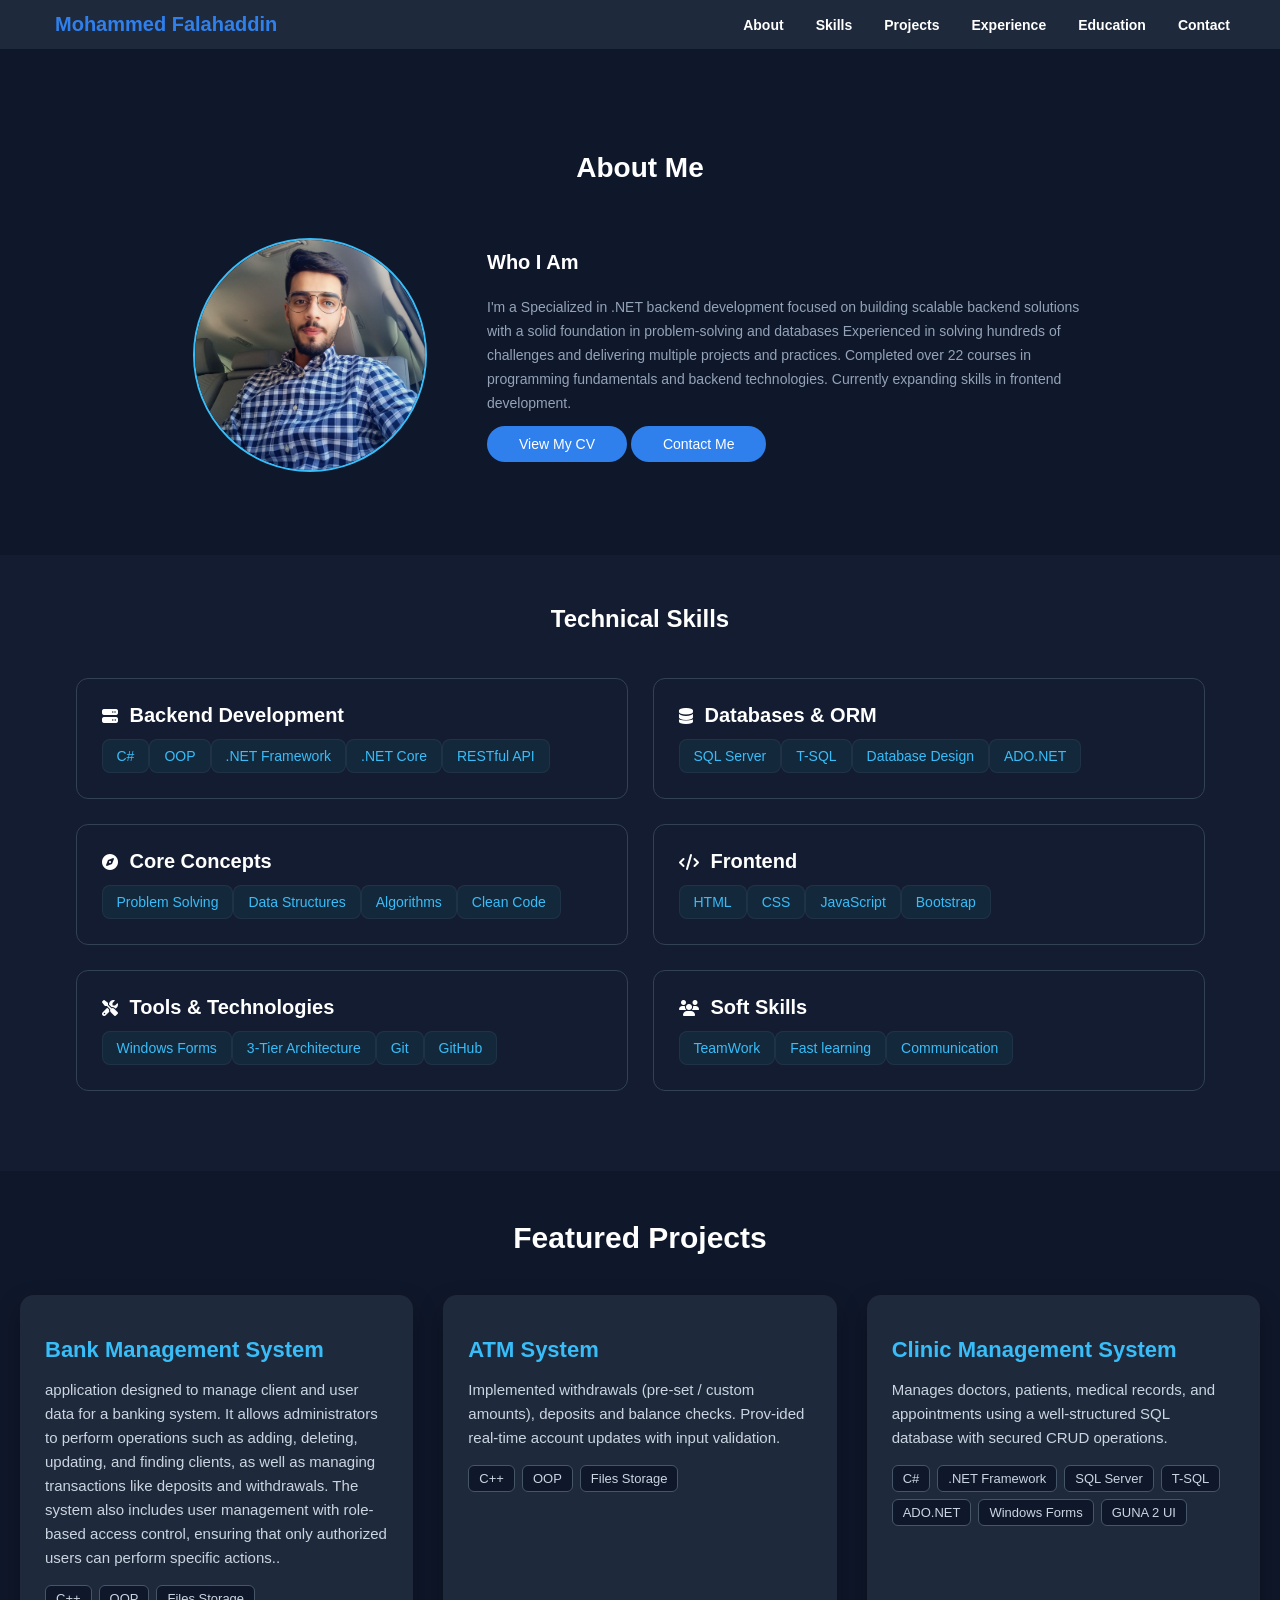
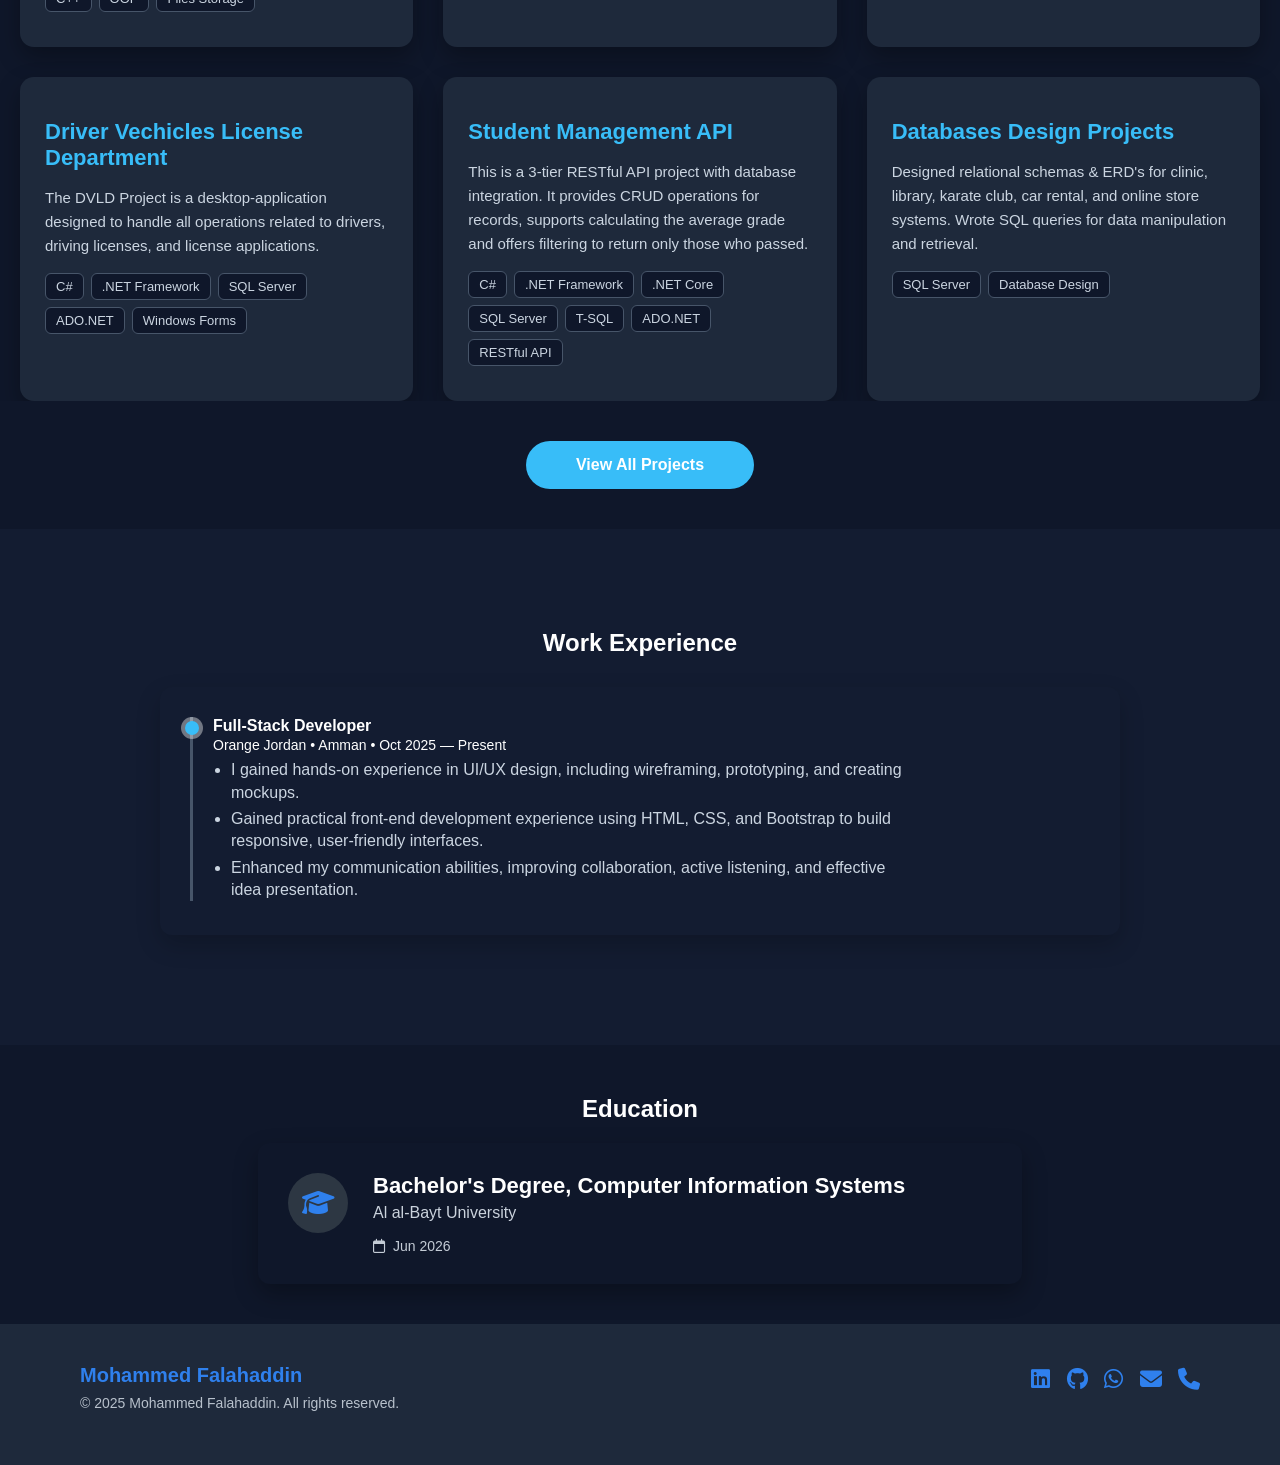
==== Portfolio/Portfolio.html @ e208786c "Add files via upload" ====
<!DOCTYPE html>
<html lang="en">
<head>
    <meta charset="UTF-8">
    <meta name="viewport" content="width=device-width, initial-scale=1.0">
    <title>Portfolio</title>
    <link rel="stylesheet" href="Portfolio-Desgin.css">
</head>
<body>

    <main class="MainContainer">

   
    <nav class="navbar">
    <div class="logo">Mohammed Falahaddin</div>

    
    <div class="nav-list">
        <a href="#About">About</a>
        <a href="#Skills">Skills</a>
        <a href="#Projects">Projects</a>
        <a href="#exp-title">Experience</a>
        <a href="#Education">Education</a>
        <a href="#Contact">Contact</a>
    </div>
</nav>


        <section class="About" id="About">
    <h2 class="AboutTitle">About Me</h2>

    <div class="AboutContent">
        <img src="ColorShirt.jpg" alt="Profile Image" class="ProfileImage">

        <div class="Description">
            <h2>Who I Am</h2>

            <p>
                I'm a Specialized in .NET backend development focused on building scalable backend solutions with a solid foundation in problem-solving and databases
                Experienced in solving 
                hundreds of challenges and delivering multiple projects and practices. Completed over 22 courses 
                in programming fundamentals and backend technologies. Currently expanding skills in frontend development.       
            </p>

            <p class="InfoLinks">

                <a href="Mohammed-Ahmad-CV.pdf" target="_blank" class="ViewCV">View My CV</a>
                <a href="#Contact" class="ContactMe">Contact Me</a>
            </p>
        </div>
    </div>
        </section>

        <section class="SkillsContainer" id="Skills">
            <h2>Technical Skills</h2>
            <div class="card">
                <header class="Skills">
                    <i class="fa-solid fa-server"></i>
                    <h2>Backend Development</h2>
                </header>
                <div class="Backend">
                    <span>C#</span>
                    <span>OOP</span>
                    <span>.NET Framework</span>
                    <span>.NET Core</span>
                    <span>RESTful API</span>
                </div>
            </div>

            
            <div class="card">
                <header class="Skills">
                    <i class="fa-solid fa-database"></i>
                    <h2>Databases & ORM</h2>
                </header>
                <div class="Databases">
                    <span>SQL Server</span>
                    <span>T-SQL</span>
                    <span>Database Design</span>
                    <span>ADO.NET</span>

                </div>
            </div>

            
            <div class="card">
                <header class="Skills">
                    <i class="fa-solid fa-compass"></i>
                    <h2>Core Concepts</h2>
                </header>
                <div class="Concepts">
                    <span>Problem Solving</span>
                    <span>Data Structures</span>
                    <span>Algorithms</span>
                    <span>Clean Code</span>
                </div>
            </div>
           

            <div class="card">
                <header class="Skills">
                    <i class="fa-solid fa-code"></i>

                    <h2>Frontend</h2>
                </header>
                <div class="Frontend">
                    <span>HTML</span>
                    <span>CSS</span>
                    <span>JavaScript</span>
                    <span>Bootstrap</span>
                </div>
            </div>

               <div class="card">
                <header class="Skills">
                    <i class="fa-solid fa-screwdriver-wrench"></i>

                    <h2>Tools & Technologies</h2>
                </header>
                <div class="Technologies">
                    <span>Windows Forms</span>
                    <span>3-Tier Architecture</span>
                    <span>Git</span>
                    <span>GitHub</span>
                </div>
            </div>

              <div class="card">
                <header class="Skills">
                    <i class="fa-solid fa-users"></i>
                    <h2>Soft Skills</h2>
                </header>
                <div class="SoftSkills">
                    <span>TeamWork</span>
                    <span>Fast learning</span>
                    <span>Communication</span>
                </div>
            </div>

        </section>




  <section class="ProjectsSection" id="Projects">
  <h2 class="section-title">Featured Projects</h2>

  <div class="projects-grid">

    <div class="project-card">
      <!-- <img src="BankImage.) has gained…" alt="Bank System" class="project-img"> -->
      <div class="project-content">
        <h3>Bank Management System</h3>
        <p>
          application designed to manage client and user data for a banking system.
          It allows administrators to perform operations such as adding, deleting, updating, and finding clients, 
          as well as managing transactions like deposits and withdrawals. The system also includes user management with role-based access control,
          ensuring that only authorized users can perform specific actions..
        </p>
        <div class="tag-list">
          <span>C++</span><span>OOP</span><span>Files Storage</span>
        </div>
      </div>
    </div>

    <div class="project-card">
      <!-- <img src="BankImage.) has gained…" alt="Bank System" class="project-img"> -->
      <div class="project-content">
        <h3>ATM System</h3>
        <p>
                
                 Implemented withdrawals (pre-set / custom amounts), deposits and balance checks.         
                Prov-ided real-time account updates with input validation.   
         
        </p>
        <div class="tag-list">
          <span>C++</span><span>OOP</span><span>Files Storage</span>
        </div>
      </div>
    </div>

    
    <div class="project-card">
      <!-- <img src="Clinic.png" alt="Bank System" class="project-img"> -->
      <div class="project-content">
        <h3>Clinic Management System</h3>
        <p>
          Manages doctors, patients, medical records, and appointments using
          a well-structured SQL database with secured CRUD operations.
        </p>
        <div class="tag-list">
          <span>C#</span><span>.NET Framework</span><span>SQL Server</span>
          <span>T-SQL</span><span>ADO.NET</span><span>Windows Forms</span>
          <span>GUNA 2 UI</span>
        </div>
      </div>
    </div>

    <div class="project-card">
      <!-- <img src="BankImage.) has gained…" alt="Bank System" class="project-img"> -->
      <div class="project-content">
        <h3>Driver Vechicles License Department</h3>
        <p>
            The DVLD Project is a desktop-application designed to handle all operations related to drivers, driving licenses, and license applications.
        </p>
        <div class="tag-list">
          <span>C#</span><span>.NET Framework</span><span>SQL Server</span>
          <span>ADO.NET</span><span>Windows Forms</span>
        </div>
      </div>
    </div>

    <div class="project-card">
      <!-- <img src="BankImage.) has gained…" alt="Bank System" class="project-img"> -->
      <div class="project-content">
        <h3>Student Management API</h3>
        <p>
          
          This is a 3-tier RESTful API project with database integration.
        It provides CRUD operations for records, supports calculating the average grade
        and offers filtering to return only those who passed.
        </p>
        <div class="tag-list">
          <span>C#</span><span>.NET Framework</span><span>.NET Core</span><span>SQL Server</span>
          <span>T-SQL</span><span>ADO.NET</span><span>RESTful API</span>
        </div>
      </div>
    </div>
        <div class="project-card">
      <!-- <img src="BankImage.) has gained…" alt="Bank System" class="project-img"> -->
      <div class="project-content">
        <h3>Databases Design Projects</h3>
        <p>
          
          Designed relational schemas & ERD's for clinic, library, karate club, car rental, and online store systems.
        Wrote SQL queries for data manipulation and retrieval.
        </p>
        <div class="tag-list">
          <span>SQL Server</span><span>Database Design</span>
        </div>
      </div>
    </div>

  </div>
</section>

</body>
</html>
    <section class="ShowProjects">
        <button type="button">
      <a href="https://github.com/Mohammed-Ahmad1" target="_blank"> View All Projects</a>
    </button>
    </section>

<section class="ExperienceSection" id="Experience">
    <h2 id="exp-title">Work Experience</h2>
    <div class="experience-cards">
        <div class="exp-card">
            <div class="timeline">
                <div class="tl-item">
                    <div class="tl-role">Full-Stack Developer</div>
                    <div class="tl-meta">Orange Jordan • Amman • Oct 2025 — Present</div>
                    <ul class="muted">
                        <li>I gained hands-on experience in UI/UX design, including wireframing, prototyping, and creating mockups.</li>
                        <li>Gained practical front-end development experience using HTML, CSS, and Bootstrap to build responsive, user-friendly interfaces.</li>
                        <li>Enhanced my communication abilities, improving collaboration, active listening, and effective idea presentation.</li>
                    </ul>
                </div>
            </div>
        </div>
    </div>
</section>





<link rel="stylesheet" href="https://cdnjs.cloudflare.com/ajax/libs/font-awesome/6.5.0/css/all.min.css">


<section class="education-section" id="Education">
    
    <h2 class="EducationTitle"  id="Projects">Education</h2>
    <div class="edu-card">
        
        <div class="edu-icon">
            <i class="fa-solid fa-graduation-cap"></i>
        </div>
        
        <div class="edu-content">
            
                <h3 class="edu-degree">Bachelor's Degree, Computer Information Systems</h3>
                <p class="edu-university">Al al-Bayt University</p>

                <div class="edu-date">
                    <i class="fa-regular fa-calendar"></i>
                    <span>Jun 2026</span>
                </div>


            </div>
        </div>

    </section>




<footer class="main-footer">

    <div class="footer-left">
        <h3 class="footer-name">Mohammed Falahaddin</h3>
        <p class="footer-copy">© 2025 Mohammed Falahaddin. All rights reserved.</p>
    </div>

    <div class="footer-right" id="Contact">

        <div class="social-icons">
            <a href="https://www.linkedin.com/in/mohammed-ahmad1" target="_blank"><i class="fa-brands fa-linkedin"></i></a>
            <a href="https://github.com/Mohammed-Ahmad1"><i class="fa-brands fa-github"></i></a>
            <a href="https://wa.me/962779307406" target="_blank"><i class="fa-brands fa-whatsapp"></i></a>
            <a href="mailto:mfalahaddin@gmail.com"><i class="fa-solid fa-envelope"></i> </a>
            <a href="tel:+96277930406"><i class="fa-solid fa-phone"></i></a>



        </div>
    </div>

</footer>

    </main>

</body>
</html>
---- Portfolio/Portfolio-Desgin.css ----
:root {
      
        --DarkBlue: #0f172a;        
        --DarkBlue2: #131c31;       
        --SectionBG: #1e293b;        
        --CardColor: #1e293b;        
        --CardHover: #334155;   
            --BtnGradA: #2f80ed;
            --BtnGradB: #38bdf8;    
        --AltBG: #131c31; /* alternate section background */
 

        --MainFontColor: #ffffff;     
        --SecondaryFontColor: #94a3b8; 
        --MutedFont: #64748b;         
        --line: #334155;             

        --AccentBlue: #38bdf8;      

        --TagBG: #0f172a;            
        --TagBorder: #475569;        
        --FontSize: 14px;
        --Radius: 12px;
        --SmallRadius: 6px;
        --Shadow: 0 4px 20px rgba(0, 0, 0, 0.2);
    }




.ViewCV:hover, .ContactMe:hover {
    transform: translateY(-3px);
    opacity: 0.9;
}
    .InfoLinks a
    {
        text-decoration: none;
        color: white;
        background-color: #2f80ed;
        border: none;

        width: 50px;
        margin: 0px auto;
        border-radius: 20px;
        padding: 10px 32px;

        font-size: var(--FontSize);
    }

    body {
        font-family: Arial, sans-serif;
        margin: 0;
        
        background-color: var(--DarkBlue); /* #0f172a */
        color: var(--MainFontColor);
    }

    .MainContainer {
        width: 100%;
        height: auto;
        margin: 0 auto;
        display: flex;
        flex-direction: column;
        min-height: 100vh;
    }


    .ProfileImage {
        width: 230px;
        height: 230px;
        border-radius: 50%;
        border: 2px solid var(--AccentBlue);
        object-fit: cover;
    }

    .About {
        width: 100%;
            background-color: var(--DarkBlue); /* #0f172a */
        padding: 80px 0; 
        display: flex;
        flex-direction: column;
        align-items: center;
    }

    .AboutTitle {
        font-size: 28px;
        color: var(--MainFontColor);

        margin-bottom: 50px;
    }

    .AboutContent {
        display: flex;
        gap: 60px;

        align-items: center;     
        justify-content: center; 

        max-width: 1200px;       
        width: 90%;
    }

    .Description h2:first-child {
        font-size: 20px;
        padding-bottom: 6px;
        margin-left: 0;
    }

    @media (max-width: 900px) {
        .AboutContent {
            flex-direction: column;
            text-align: center;
        }

        .Description 
        {
            max-width: 90%;
        }
    }

    .Description p {
        color: var(--SecondaryFontColor);
        font-size: var(--FontSize);
        line-height: 1.7;
        margin-bottom: 18px;
    }


    .AboutMe {
        font-weight: bold;
        font-size: 22px;
    }


    .Description {
        max-width: 600px;
    }



    .Description p span {
        display: inline-block;
        margin-right: 1rem;
    }


    .navbar {
        position: fixed;         
        top: 0;
        left: 0;
        z-index: 999;
        display: flex;
        align-items: center;
        padding: 15px 30px;
    }

    .logo {
        font-size: 1rem;
        color: #2f80ed;
        font-weight: 600;
    }

  


       .nav-list {
        display: flex;
        flex-direction: row;
        gap: 2rem;
        list-style: none;
        padding: 0;
    }
    
    .nav-list a {
        color: white;
        text-decoration: none;
        font-size: 14px;
        font-weight: bold;
    }




    .navbar a:hover {
        background-color: var(--CardHover);

        color:var(--AccentBlue)
    }


      


.SkillsContainer {
    padding-top: 0;       
    padding-bottom: 80px; 
    display: flex;
        background-color: var(--DarkBlue); /* #0f172a */
    flex-wrap: wrap;
    gap: 25px;
    justify-content: center;
}
    .card {
        border: 1px solid var(--line);
        border-radius: var(--Radius);
        width: 500px;
        padding: 25px;
        transition: 0.2s ease-in-out;
    }

    .card:hover {

        background: var(--CardHover);
        border: 1px var(--AccentBlue) solid;
        transform: translateY(-5px);
    }

    .Skills {
        display: flex;
        align-items: center;
        gap: 12px;
    }



    .Skills h2 {
        margin: 0;
        color: white;
        font-size: 20px;
    }

    .Backend, .Frontend, .Concepts, .Technologies, .SoftSkills, .Databases {
        display: flex;
        margin-top: 12px;
        flex-wrap: wrap;
    }


    .SkillsContainer span {
        background: #14283c;
        padding: 8px 14px;
        border-radius: 8px;
        color: var(--AccentBlue);
        font-size: 14px;
        border: 1px solid rgba(255,255,255,0.05);
        white-space: nowrap;
    }


    @media (max-width: 992px) {
        .card {
            width: 420px;
        }
    }

    @media (max-width: 768px) {
        .SkillsContainer {
            padding: 120px 15px;
        }

        .card {
            width: 90%;         
            padding: 20px;
        }

        .Skills h2 {
            font-size: 18px;
        }

   
    }

    @media (max-width: 480px) {
        .SkillsContainer {
            padding: 100px 10px;
        }

        .card {
            width: 100%;     /* perfect fit */
            padding: 18px;
        }

        .Skills .icon {
            font-size: 22px;
            padding: 8px;
                color: var(--AccentBlue);

        }

        .Skills h2 {
            font-size: 17px;
        }

        .Backend span, .Frontend span, .Concepts span,
        .Technologies span, .SoftSkills span, .Databases span {
            display: flex;
            flex-wrap: wrap;
            font-size: 12px;
            padding: 6px 10px;
        }
    }


   .edu-card {
    width: 55%;
    margin: 0 auto 40px auto; 
    padding: 30px;
    border-radius: var(--Radius);
    display: flex;
    gap: 25px;
    box-shadow: 0 10px 25px rgba(0, 0, 0, 0.3);
}

    .edu-icon {
        min-width: 60px;
        height: 60px;
        background: #2d3743;
        border-radius: 50%;
        display: flex;
        justify-content: center;
        align-items: center;
    }

    .edu-icon i {
        font-size: 26px;
        color: #2f80ed;
    }

    .edu-content {
        flex: 1;
        
    }

    .edu-degree {
        font-size: 22px;
        margin: 0;
        font-weight: 600;
    }

    .edu-university {
        font-size: 16px;
        color: #cbd3dd;
        margin-top: 5px;
    }

    .edu-date {
        margin-top: 15px;
        display: flex;
        align-items: center;
        gap: 8px;
        color: #c4ccd6;
        font-size: 14px;
    }

    .edu-date i {
        color: #c4ccd6;
    }

    .edu-achievements {
        margin-top: 20px;
        padding: 18px;
        border-radius: 6px;
    }

    .ach-title {
        margin: 0 0 10px 0;
        font-size: 14px;
        color: #bfc8d3;
    }

    .ach-item {
        display: flex;
        align-items: center;
        gap: 10px;
        font-size: 15px;
    }

    .ach-item i {
        color: #2f80ed;
    }

    @media (max-width: 768px) {
        .edu-card {
            width: 90%;
            flex-direction: column;
        }

        .edu-icon {
            margin: 0 auto;
        }
    }

    .main-footer 
    {
        background-color: var(--CardColor);
        padding: 40px 80px;
        display: flex;
        justify-content: space-between;
        align-items: flex-start;
        color: #cbd3dd;
        
    }

    .footer-name {
        color: #2f80ed;
        margin: 0;
        font-size: 20px;
        font-weight: 600;
    }

    .footer-copy {
        margin-top: 8px;
        font-size: 14px;
        color: #b8c1cc;
    }

    .footer-right {
        text-align: right;
        
    }

    .follow-title {
        margin: 0 0 10px 0;
        font-size: 15px;
        font-weight: 500;
        color: #e4e8ef;
    }

    .social-icons a {
        margin-left: 12px;
        color: #2f80ed;
        font-size: 22px;
        text-decoration: none;
        display: inline-block;
        transition: 0.2s ease;
    }

    .social-icons a i {
        vertical-align: middle;
    }

    .social-icons a:hover {
        color: #fff;
        transform: translateY(-2px);
        
    }

    @media (max-width: 768px) {
        .main-footer {
            flex-direction: column;
            text-align: left;
            padding: 40px 20px;
        }

        .footer-right {
            text-align: center;
            margin-top: 2px;
        }

        .social-icons a {
            margin:  10px;
        }
    }


    #exp-title
    {
        text-align: center;
    }

    .project-card p
    {
        font-size: var(--FontSize)
    }

 

    .slider h2
    {
        display: inline-flex;
        margin: 0 0 var(--space-3);
        font-size: 28px;
        border-bottom: 3px solid var(--AccentBlue);
        padding-bottom: 6px;
    }


    .project-wrapper {
        max-width: 900px;
        margin: auto;

        display: flex;
        align-items: center;
        gap: 20px;
        position: relative;
    }

    .nav-arrow {
        /* background: #243140; */
        border: none;
        color: white;
        padding: 12px 18px;
        border-radius: 50%;
        cursor: pointer;
        font-size: 20px;
        transition: 0.2s ease;
    }

    .nav-arrow:hover {
        background: #2f4257;
    }

    .left {
        margin-left: -10px;
    }
    .right {
        margin-right: -10px;
    }
    .section-title {
        display: flex;
        justify-content: center;
        align-items: center;
        text-align: center;


        margin-top: 50px;
        font-size: 30px;
        margin-bottom: 40px;
    }


  .EducationTitle {
    text-align: center;
    margin-top: 50px; 
    margin-bottom: 20px;
}


    .slider {
        position: relative;
        width: 40%;
        margin: auto;
        overflow: hidden;
        
    }

 

    .slider input {
        display: none;
    }
    .slides {
        display: flex;
        width: 700%;  
        transition: transform 0.55s ease;
    }

    .project-card {
        width: 50%; 
        margin: 0 auto;

    }


    .tag-list {
        display: flex;
        flex-wrap: wrap;
        gap: 8px;
        margin: 15px 0;
    }

    

    #s1:checked ~ .nav label:nth-child(1) { background: #4aa7ff; }
    #s2:checked ~ .nav label:nth-child(2) { background: #4aa7ff; }
    #s3:checked ~ .nav label:nth-child(3) { background: #4aa7ff; }
    #s4:checked ~ .nav label:nth-child(4) { background: #4aa7ff; }
    #s5:checked ~ .nav label:nth-child(5) { background: #4aa7ff; }
    #s6:checked ~ .nav label:nth-child(6) { background: #4aa7ff; }
    #s7:checked ~ .nav label:nth-child(7) { background: #4aa7ff; }

    .project-img {
        width: 100%;
        height: 200px;
        object-fit: cover;
    }

    .project-content {
        padding: 18px;
    }

    .project-content h3 {
        margin-bottom: 12px;
        font-size: 20px;
    }

    .project-content p {
        color: #c9d4e3;
        line-height: 1.6;
    }

    .tag
    {
        border: 1px solid var(--TagBorder);
        color: var(--TagText);
        padding: 4px 10px;
        border-radius: var(--SmallRadius);
    }
  



    .view-code {
        text-decoration: none;
        color: #4aa7ff;
        font-weight: bold;
    }

    .nav {
        text-align: center;
        margin-top: 20px;
    }

    .nav label {
        display: inline-block;
        width: 14px;
        height: 14px;
        margin: 0 6px;
        border-radius: 50%;
        cursor: pointer;
        transition: 0.3s;
    }

    .nav label:hover {
        background: #4aa7ff;
    }

    #s1:checked ~ .nav label:nth-child(1),
    #s2:checked ~ .nav label:nth-child(2),
    #s3:checked ~ .nav label:nth-child(3), 
    #s3:checked ~ .nav label:nth-child(4), 
    #s3:checked ~ .nav label:nth-child(5), 
    #s3:checked ~ .nav label:nth-child(6),
    #s3:checked ~ .nav label:nth-child(7) 
    {
        background: #4aa7ff;
    }


    .ShowProjects button {
        display: flex;
        justify-content: center;
        align-items: center;
        margin: 40px auto;
        padding: 15px 50px;
        background-color: var(--AccentBlue);
        color: white;
        border: none;
        border-radius: 30px;
        font-size: 16px;
        cursor: pointer;
        font-weight: bold;
    }


    

    .ShowProjects a {
        color: white;
        text-decoration: none;
    }

    .section
    {
        border: 1px solid var(--line);
        border-radius: var(--Radius);

            padding: 40px;
            width: 55%;
    margin-bottom: 30px;
    margin-left: auto ;
    margin-right: auto ;
    box-shadow: 0 10px 30px rgba(2,6,23,0.08);
    font-family: system-ui, -apple-system, Segoe UI, Roboto, Arial, sans-serif;
    }

    .section h2 {
    font-size: clamp(22px, 2.5vw, 28px);
    margin-bottom: 16px;
    position: relative;
    }

    .section h2::after {
    content:"";
    position:absolute;
    left:0;
    bottom:-6px;
    width:120px;
    height:3px;
    background: linear-gradient(90deg, var(--accent-a), var(--accent-b));
    transform-origin: left;
    transform: scaleX(1);
    }


    .timeline {
        width: 100%;
        border-left: 3px solid var(--line);
        gap: 18px;
        padding-left: 20px;
        max-width: 700px;  /* optional: limits timeline width */
    }


    .tl-item {
    position: relative;
    }

    .tl-item::before {
    content:"";
    position: absolute;
    left: -28px;
    top: 4px;
    width: 14px;
    height: 14px;
    border-radius: 50%;
    background: linear-gradient(90deg, var(--accent-a), var(--accent-b));
    box-shadow: 0 0 0 4px rgba(255,255,255,0.4);
    }

    .tl-role {
    font-weight: 700;
    font-size: 16px;
    margin-bottom: 2px;
    }

    .tl-meta {
    color: var(--muted);
    font-size: 14px;
    margin-bottom: 6px;
    }

    .tl-item ul {
    margin: 0;
    padding-left: 18px;
    list-style-type: disc;
    color: var(--muted);
    }

    .tl-item ul li {
    margin-bottom: 4px;
    line-height: 1.4;
    }

    @media (max-width: 640px) {
    .timeline {
        padding-left: 12px;
        gap: 12px;
    }

    .tl-item::before {
        left: -22px;
        width: 12px;
        height: 12px;
    }

    .tl-role {
        font-size: 15px;
    }

    .tl-meta {
        font-size: 13px;
    }
    }

    .navbar {
        display: flex;
        flex-wrap: wrap; 
        background-color: var(--CardColor);
        color: white;
        padding: 8px 50px;
        position: sticky;
        top: 0px;

        justify-content: space-between;
    }


    .logo {
        display: flex;
        align-items: center;
        
        font-size: 20px;
        font-weight: 600;
        padding: 5px;
    }

 

    
       .SkillsContainer h2:first-child {
    display: inline-flex;
    justify-content: center;
    margin-top: 50px;    
    margin-bottom: 20px; 
    width: 100%;
}


@media (max-width: 768px) {
    .SkillsContainer {
        padding-top: 0;
        padding-bottom: 60px;
    }

    .edu-card {
        width: 80%;
        flex-direction: column;
    }
}

.ExperienceSection {
    background-color:var(--DarkBlue);
    padding: 80px 20px;
}

.ExperienceSection #exp-title {
    text-align: center;
    margin-bottom: 30px;
    color: white;
}

.ExperienceSection .exp-card {
    background-color: var(--AltBG);
    border-radius: 12px;
    padding: 30px;
    margin: 0 auto 30px auto;
    max-width: 900px;
    box-shadow: 0 10px 25px rgba(0, 0, 0, 0.2);
}

.ExperienceSection .timeline {
    border-left: 3px solid #475569; 
    padding-left: 20px;
    gap: 18px;
}

.ExperienceSection .tl-item::before {
    background: #38bdf8; 
}

.ExperienceSection .tl-item ul li {
    color: #cbd5e1; 
}



.SkillsContainer {
    background-color: var(--AltBG);
}

.slider, .ShowProjects {
    background-color: var(--DarkBlue);
}

.ExperienceSection {
    background-color: var(--AltBG);
}

.education-section {
    background-color: var(--DarkBlue);
}




.project-card {
  width: 100%;
  flex-shrink: 0;
  margin: 0 auto;
  background: var(--CardColor);
  border-radius: var(--Radius);
  box-shadow: var(--Shadow);
}


.projects-grid {
  display: grid;
  grid-template-columns: repeat(auto-fit, minmax(350px, 1fr));

  gap: 30px;
  padding: 0 20px;
}

.project-card {
  background: #1e293b;
  border-radius: 14px;
  overflow: hidden;
  box-shadow: 0 10px 25px rgba(0,0,0,0.3);
  transition: transform 0.25s ease, box-shadow 0.25s ease;
  display: flex;
  flex-direction: column;
}

.project-card:hover {
  transform: translateY(-6px);
  box-shadow: 0 15px 35px rgba(0,0,0,0.4);
}

.project-img {
  width: 100%;
  height: 200px;
  object-fit: cover;
}

.project-content {
  padding: 20px 25px;
  color: #ffffff;
}

.project-content h3 {
  font-size: 22px;
  color: #38bdf8;
  margin-bottom: 10px;
}

.project-content p {
  font-size: 15px;
  color: #cbd5e1;
  margin-bottom: 12px;
}

.tag-list {
  display: flex;
  flex-wrap: wrap;
  gap: 7px;
}

.tag-list span {
  background: #0f172a;
  border: 1px solid #475569;
  padding: 5px 10px;
  border-radius: 6px;
  font-size: 13px;
  color: #cbd5e1;
}

@media (max-width: 900px) {
  .projects-grid {
    grid-template-columns: 1fr;
  }
}
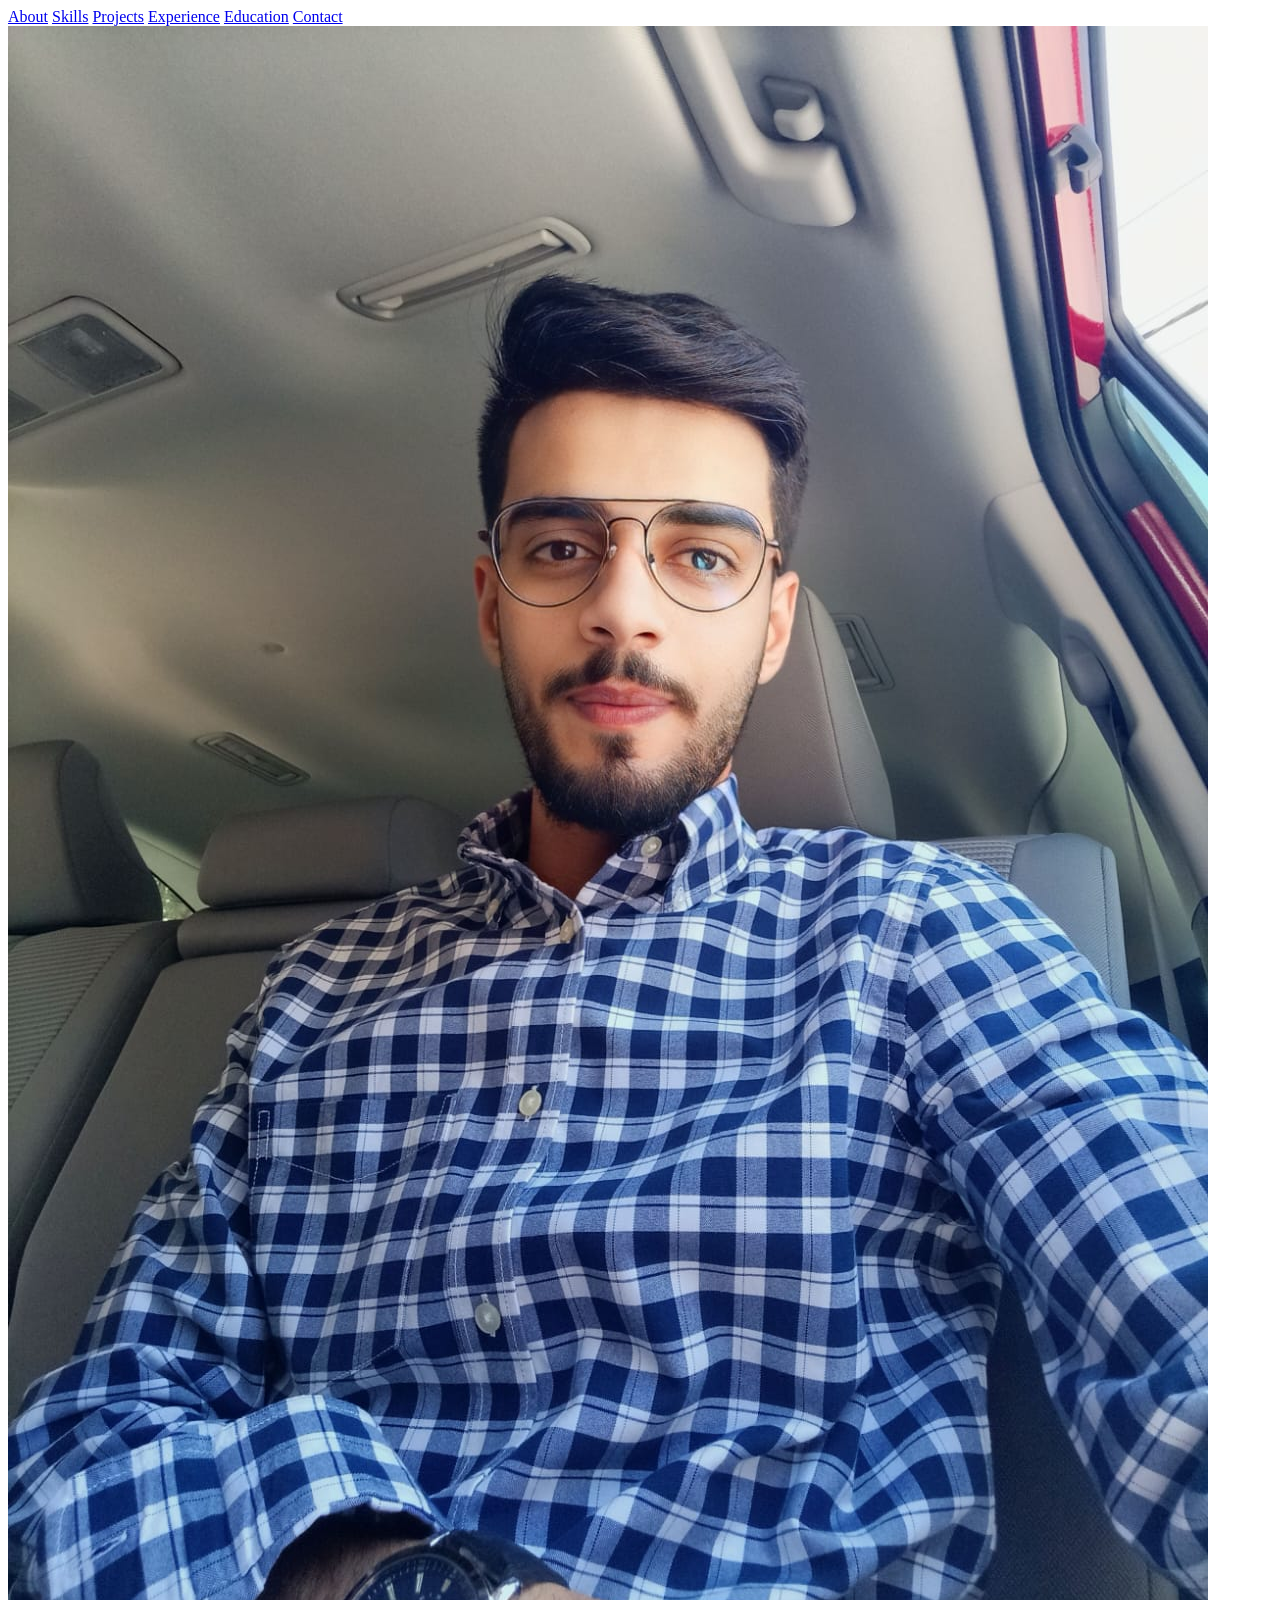
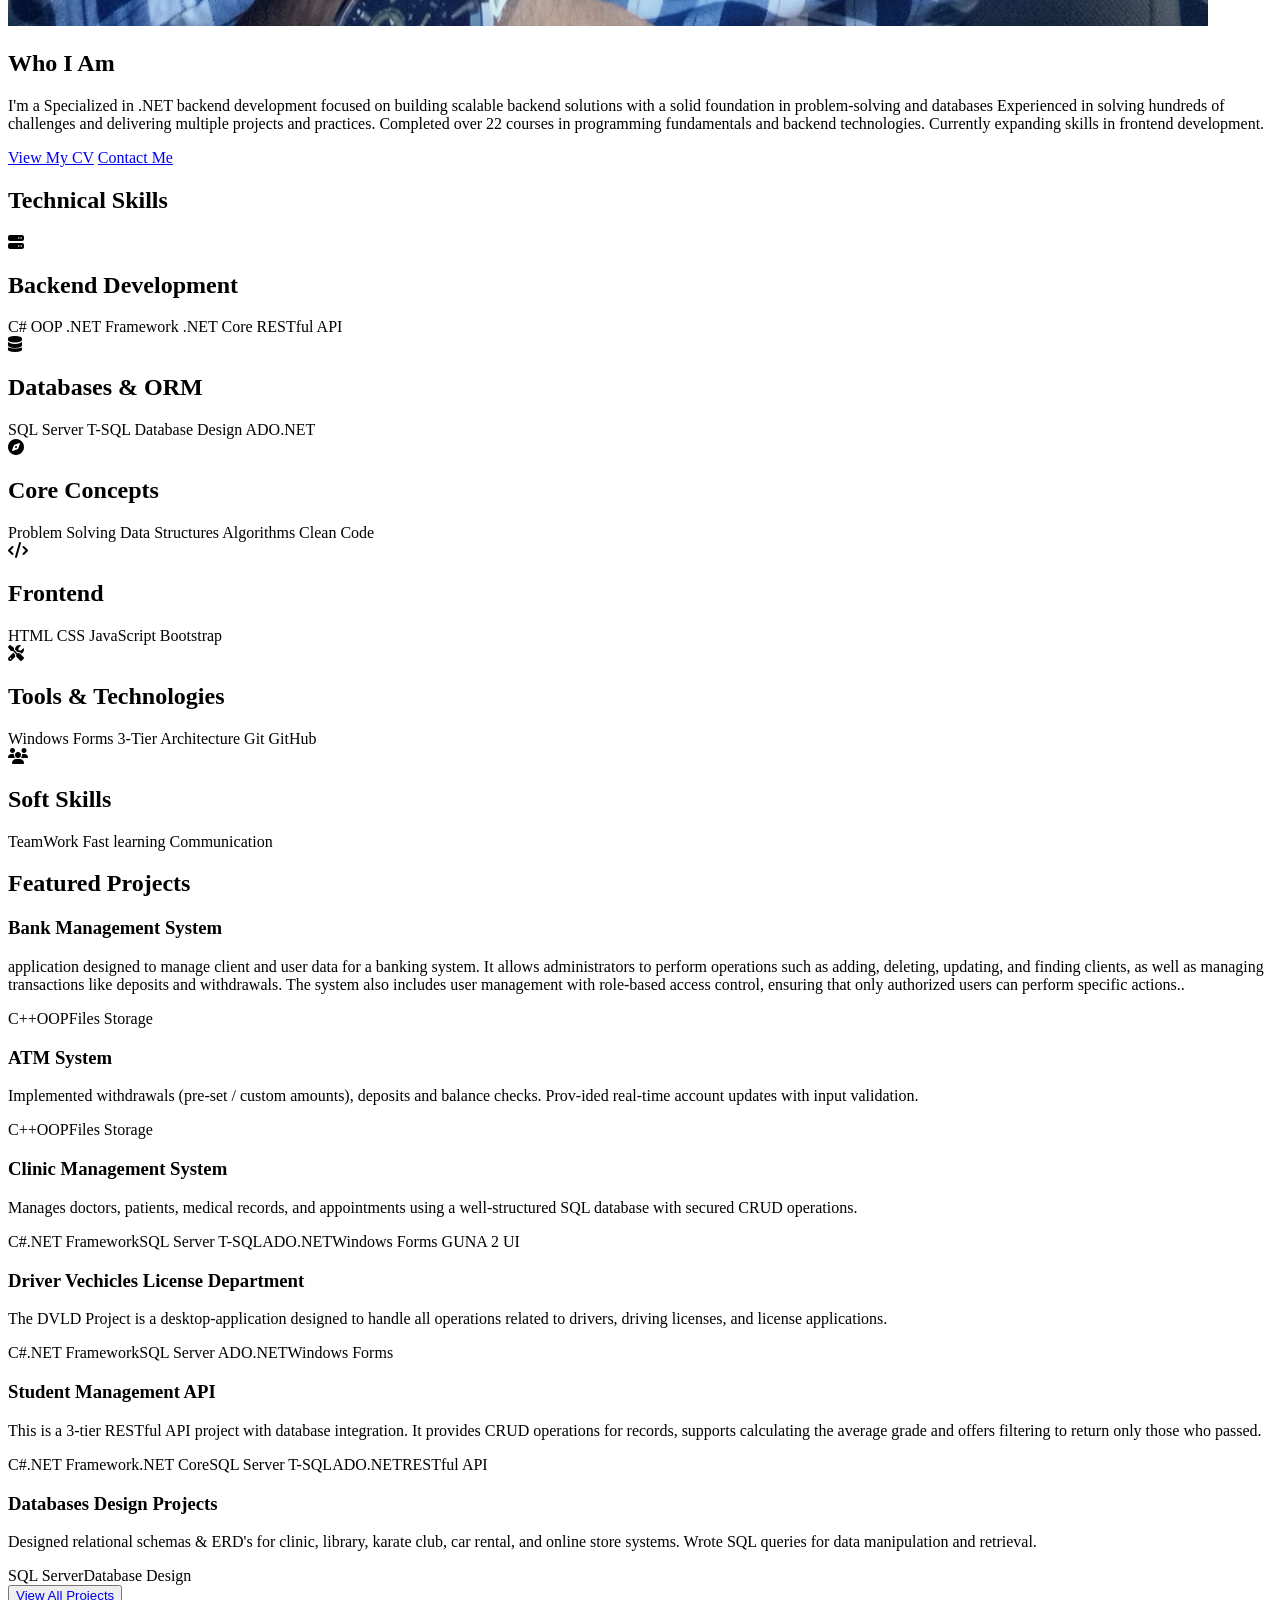
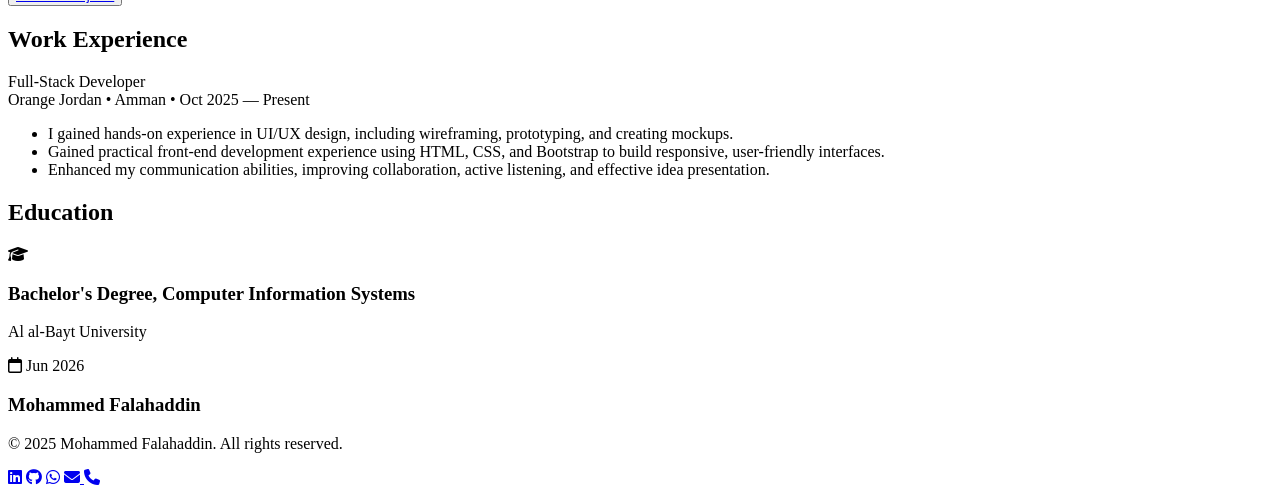
==== commit a0eb1db3: "Update Portfolio.html" ====
--- a/Portfolio/Portfolio.html
+++ b/Portfolio/Portfolio.html
@@ -4,7 +4,7 @@
     <meta charset="UTF-8">
     <meta name="viewport" content="width=device-width, initial-scale=1.0">
     <title>Portfolio</title>
-    <link rel="stylesheet" href="Portfolio-Desgin.css">
+    <link rel="stylesheet" href="Redesign.css">
 </head>
 <body>
 
@@ -12,7 +12,6 @@
 
    
     <nav class="navbar">
-    <div class="logo">Mohammed Falahaddin</div>
 
     
     <div class="nav-list">
@@ -27,7 +26,7 @@
 
 
         <section class="About" id="About">
-    <h2 class="AboutTitle">About Me</h2>
+    
 
     <div class="AboutContent">
         <img src="ColorShirt.jpg" alt="Profile Image" class="ProfileImage">
@@ -272,9 +271,6 @@
 </section>
 
 
-
-
-
 <link rel="stylesheet" href="https://cdnjs.cloudflare.com/ajax/libs/font-awesome/6.5.0/css/all.min.css">
 
 
@@ -304,31 +300,25 @@
     </section>
 
 
-
-
 <footer class="main-footer">
 
     <div class="footer-left">
         <h3 class="footer-name">Mohammed Falahaddin</h3>
+    </div>
+    
+    <div class="footer-right" id="Contact">
+        
         <p class="footer-copy">© 2025 Mohammed Falahaddin. All rights reserved.</p>
-    </div>
-
-    <div class="footer-right" id="Contact">
-
         <div class="social-icons">
             <a href="https://www.linkedin.com/in/mohammed-ahmad1" target="_blank"><i class="fa-brands fa-linkedin"></i></a>
             <a href="https://github.com/Mohammed-Ahmad1"><i class="fa-brands fa-github"></i></a>
             <a href="https://wa.me/962779307406" target="_blank"><i class="fa-brands fa-whatsapp"></i></a>
             <a href="mailto:mfalahaddin@gmail.com"><i class="fa-solid fa-envelope"></i> </a>
             <a href="tel:+96277930406"><i class="fa-solid fa-phone"></i></a>
-
-
-
         </div>
     </div>
 
 </footer>
-
     </main>
 
 </body>
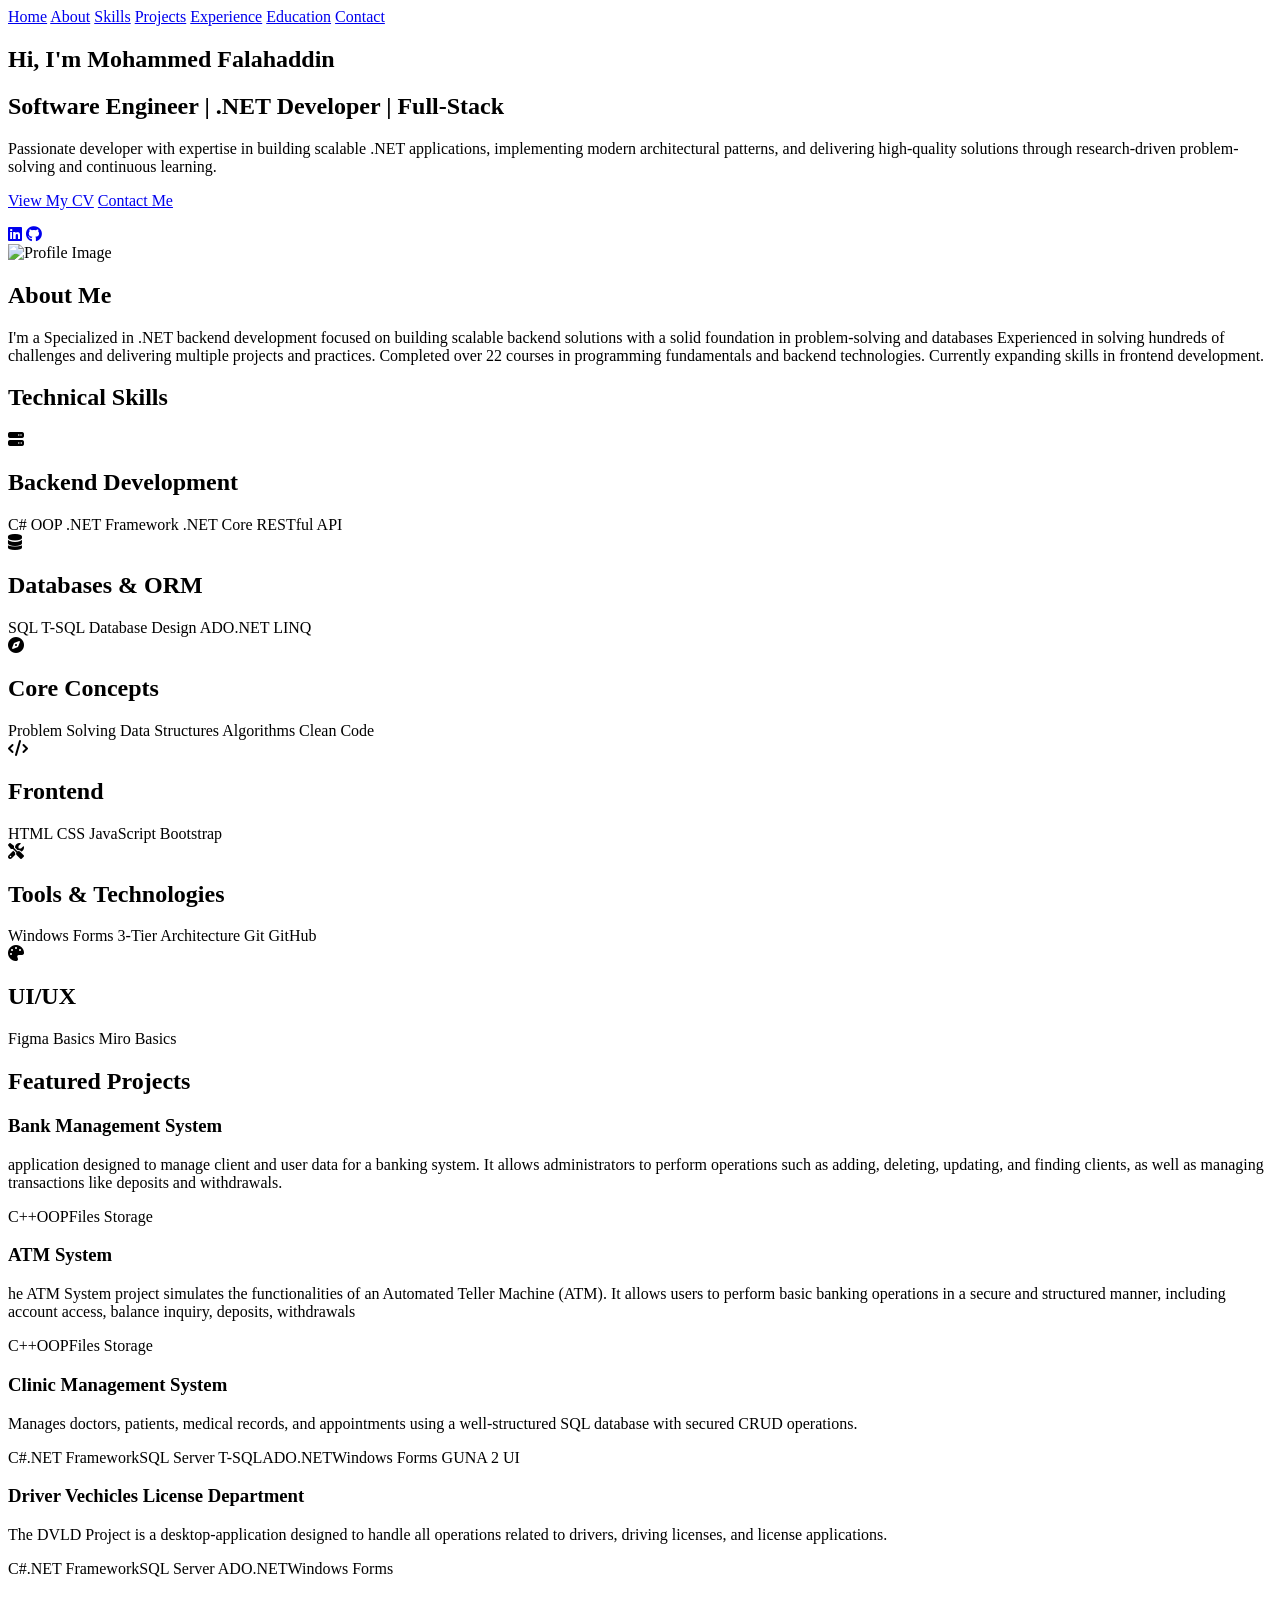
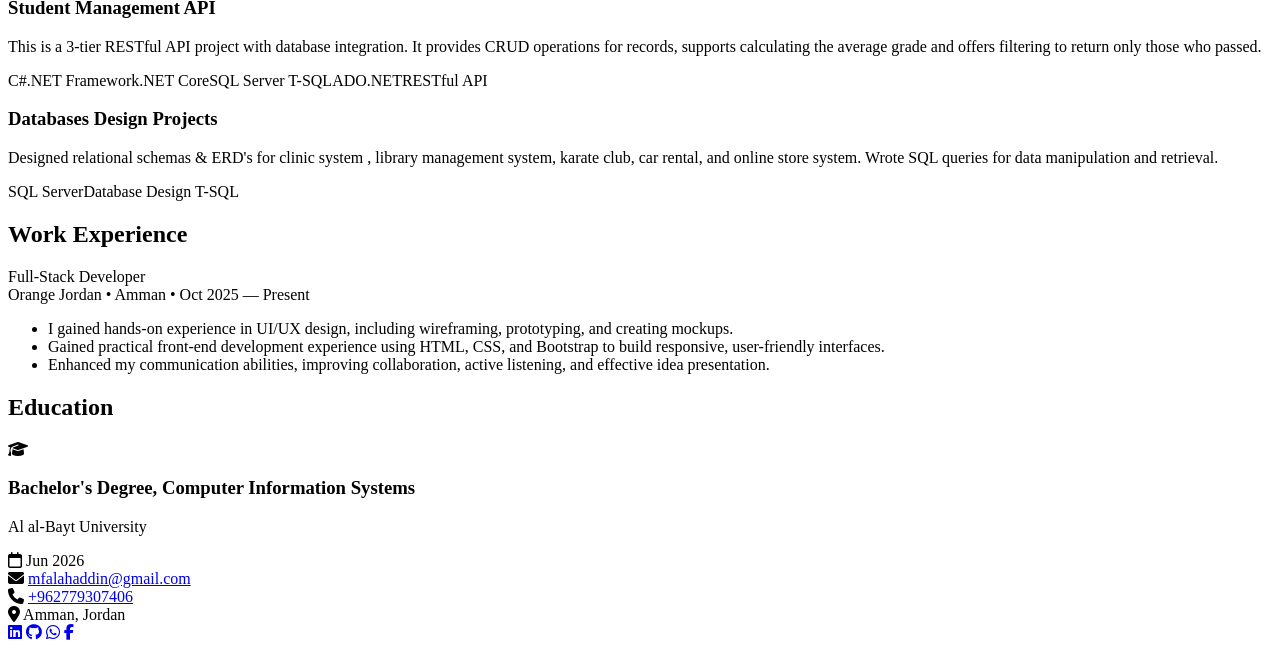
==== commit 168a5df6: "Update Portfolio.html" ====
--- a/Portfolio/Portfolio.html
+++ b/Portfolio/Portfolio.html
@@ -10,11 +10,12 @@
 
     <main class="MainContainer">
 
-   
+
     <nav class="navbar">
 
     
     <div class="nav-list">
+        <a href="#Home">Home</a>
         <a href="#About">About</a>
         <a href="#Skills">Skills</a>
         <a href="#Projects">Projects</a>
@@ -25,27 +26,44 @@
 </nav>
 
 
-        <section class="About" id="About">
-    
+<section class="Home" id="Home">
+    <div class="HomePage">
+        <div class="HomeImageContainer">
+        </div>
+        <h1 class="Greet">Hi, I'm <span>Mohammed Falahaddin</span></h1>
+        <h2 class="JobTitle">Software Engineer | .NET Developer | Full-Stack</h2>
+        <p class="BriefDescription">Passionate developer with 
+          expertise in building scalable .NET applications,
+          implementing modern architectural patterns, 
+          and delivering high-quality solutions through
+          research-driven 
+          problem-solving and continuous learning.</p>
+        <p class="InfoLinks">
+            <a href="Mohammed-Ahmad-CV.pdf" target="_blank" class="ViewCV">View My CV</a>
+            <a href="#Contact" class="ContactMe">Contact Me</a>
+        </p>
+        <div class="Home-social-icons">
+            <a href="https://www.linkedin.com/in/mohammed-ahmad1" target="_blank"><i class="fa-brands fa-linkedin"></i></a>
+            <a href="https://github.com/Mohammed-Ahmad1"><i class="fa-brands fa-github"></i></a>
+        </div>
+    </div>
+</section>
+
+  <section class="About" id="About">
 
     <div class="AboutContent">
-        <img src="ColorShirt.jpg" alt="Profile Image" class="ProfileImage">
+        <img src="MyImage.jpg" alt="Profile Image" class="ProfileImage">
 
         <div class="Description">
-            <h2>Who I Am</h2>
-
+          
+          <h2 class="AboutMe" >About Me</h2>
             <p>
                 I'm a Specialized in .NET backend development focused on building scalable backend solutions with a solid foundation in problem-solving and databases
                 Experienced in solving 
                 hundreds of challenges and delivering multiple projects and practices. Completed over 22 courses 
                 in programming fundamentals and backend technologies. Currently expanding skills in frontend development.       
             </p>
-
-            <p class="InfoLinks">
-
-                <a href="Mohammed-Ahmad-CV.pdf" target="_blank" class="ViewCV">View My CV</a>
-                <a href="#Contact" class="ContactMe">Contact Me</a>
-            </p>
+           
         </div>
     </div>
         </section>
@@ -73,10 +91,11 @@
                     <h2>Databases & ORM</h2>
                 </header>
                 <div class="Databases">
-                    <span>SQL Server</span>
+                    <span>SQL</span>
                     <span>T-SQL</span>
                     <span>Database Design</span>
                     <span>ADO.NET</span>
+                    <span>LINQ</span>
 
                 </div>
             </div>
@@ -126,19 +145,16 @@
 
               <div class="card">
                 <header class="Skills">
-                    <i class="fa-solid fa-users"></i>
-                    <h2>Soft Skills</h2>
-                </header>
-                <div class="SoftSkills">
-                    <span>TeamWork</span>
-                    <span>Fast learning</span>
-                    <span>Communication</span>
+                    <i class="fa-solid fa-palette"></i>
+                    <h2>UI/UX</h2>
+                </header>
+                <div class="UIUX">
+                    <span>Figma Basics</span>
+                    <span>Miro Basics</span>
                 </div>
             </div>
 
         </section>
-
-
 
 
   <section class="ProjectsSection" id="Projects">
@@ -147,14 +163,12 @@
   <div class="projects-grid">
 
     <div class="project-card">
-      <!-- <img src="BankImage.) has gained…" alt="Bank System" class="project-img"> -->
       <div class="project-content">
         <h3>Bank Management System</h3>
         <p>
           application designed to manage client and user data for a banking system.
           It allows administrators to perform operations such as adding, deleting, updating, and finding clients, 
-          as well as managing transactions like deposits and withdrawals. The system also includes user management with role-based access control,
-          ensuring that only authorized users can perform specific actions..
+          as well as managing transactions like deposits and withdrawals.
         </p>
         <div class="tag-list">
           <span>C++</span><span>OOP</span><span>Files Storage</span>
@@ -163,13 +177,12 @@
     </div>
 
     <div class="project-card">
-      <!-- <img src="BankImage.) has gained…" alt="Bank System" class="project-img"> -->
       <div class="project-content">
         <h3>ATM System</h3>
         <p>
-                
-                 Implemented withdrawals (pre-set / custom amounts), deposits and balance checks.         
-                Prov-ided real-time account updates with input validation.   
+              
+               he ATM System project simulates the functionalities of an Automated Teller Machine (ATM).
+                It allows users to perform basic banking operations in a secure and structured manner, including account access, balance inquiry, deposits, withdrawals
          
         </p>
         <div class="tag-list">
@@ -180,7 +193,6 @@
 
     
     <div class="project-card">
-      <!-- <img src="Clinic.png" alt="Bank System" class="project-img"> -->
       <div class="project-content">
         <h3>Clinic Management System</h3>
         <p>
@@ -196,7 +208,6 @@
     </div>
 
     <div class="project-card">
-      <!-- <img src="BankImage.) has gained…" alt="Bank System" class="project-img"> -->
       <div class="project-content">
         <h3>Driver Vechicles License Department</h3>
         <p>
@@ -210,7 +221,6 @@
     </div>
 
     <div class="project-card">
-      <!-- <img src="BankImage.) has gained…" alt="Bank System" class="project-img"> -->
       <div class="project-content">
         <h3>Student Management API</h3>
         <p>
@@ -226,16 +236,16 @@
       </div>
     </div>
         <div class="project-card">
-      <!-- <img src="BankImage.) has gained…" alt="Bank System" class="project-img"> -->
       <div class="project-content">
         <h3>Databases Design Projects</h3>
         <p>
           
-          Designed relational schemas & ERD's for clinic, library, karate club, car rental, and online store systems.
+        Designed relational schemas & ERD's for clinic system , library management system, karate club, car rental, and online store system.
         Wrote SQL queries for data manipulation and retrieval.
         </p>
         <div class="tag-list">
           <span>SQL Server</span><span>Database Design</span>
+          <span>T-SQL</span>
         </div>
       </div>
     </div>
@@ -245,18 +255,11 @@
 
 </body>
 </html>
-    <section class="ShowProjects">
-        <button type="button">
-      <a href="https://github.com/Mohammed-Ahmad1" target="_blank"> View All Projects</a>
-    </button>
-    </section>
 
 <section class="ExperienceSection" id="Experience">
     <h2 id="exp-title">Work Experience</h2>
-    <div class="experience-cards">
         <div class="exp-card">
             <div class="timeline">
-                <div class="tl-item">
                     <div class="tl-role">Full-Stack Developer</div>
                     <div class="tl-meta">Orange Jordan • Amman • Oct 2025 — Present</div>
                     <ul class="muted">
@@ -266,17 +269,15 @@
                     </ul>
                 </div>
             </div>
-        </div>
     </div>
 </section>
-
 
 <link rel="stylesheet" href="https://cdnjs.cloudflare.com/ajax/libs/font-awesome/6.5.0/css/all.min.css">
 
 
 <section class="education-section" id="Education">
     
-    <h2 class="EducationTitle"  id="Projects">Education</h2>
+    <h2 class="EducationTitle" id="Projects">Education</h2>
     <div class="edu-card">
         
         <div class="edu-icon">
@@ -293,33 +294,36 @@
                     <span>Jun 2026</span>
                 </div>
 
-
-            </div>
-        </div>
-
+            </div>
+        </div>
     </section>
 
-
-<footer class="main-footer">
-
-    <div class="footer-left">
-        <h3 class="footer-name">Mohammed Falahaddin</h3>
-    </div>
-    
-    <div class="footer-right" id="Contact">
-        
-        <p class="footer-copy">© 2025 Mohammed Falahaddin. All rights reserved.</p>
-        <div class="social-icons">
-            <a href="https://www.linkedin.com/in/mohammed-ahmad1" target="_blank"><i class="fa-brands fa-linkedin"></i></a>
+    <footer class="footer" id="Contact">
+    <div class="footer-content">
+        <div class="footer-item">
+            <i class="fa-solid fa-envelope"></i> 
+              <a href="mailto::mfalahaddin@gmail.com">mfalahaddin@gmail.com</a> 
+        </div>
+        <div class="footer-item">
+            <i class="fa-solid fa-phone"></i> 
+             <a href="tel:+962779307406">+962779307406</a> 
+            </div>
+            
+
+           
+        <div class="footer-item">
+            <i class="fa-solid fa-location-dot"></i> Amman, Jordan
+        </div>
+        <div class="footer-item footer-social">
+            <a href="https://www.linkedin.com/in/mohammed-ahmad1"><i class="fa-brands fa-linkedin"></i></a>
             <a href="https://github.com/Mohammed-Ahmad1"><i class="fa-brands fa-github"></i></a>
-            <a href="https://wa.me/962779307406" target="_blank"><i class="fa-brands fa-whatsapp"></i></a>
-            <a href="mailto:mfalahaddin@gmail.com"><i class="fa-solid fa-envelope"></i> </a>
-            <a href="tel:+96277930406"><i class="fa-solid fa-phone"></i></a>
-        </div>
-    </div>
-
+             <a href="https://wa.me/779307406" target="_blank">
+            <i class="fa-brands fa-whatsapp"></i></a>
+            <a href="https://web.facebook.com/mohammedatterawi/" target="_blank"><i class="fa-brands fa-facebook-f"></i></a>
+
+        </div>
+    </div>
 </footer>
     </main>
-
 </body>
 </html>
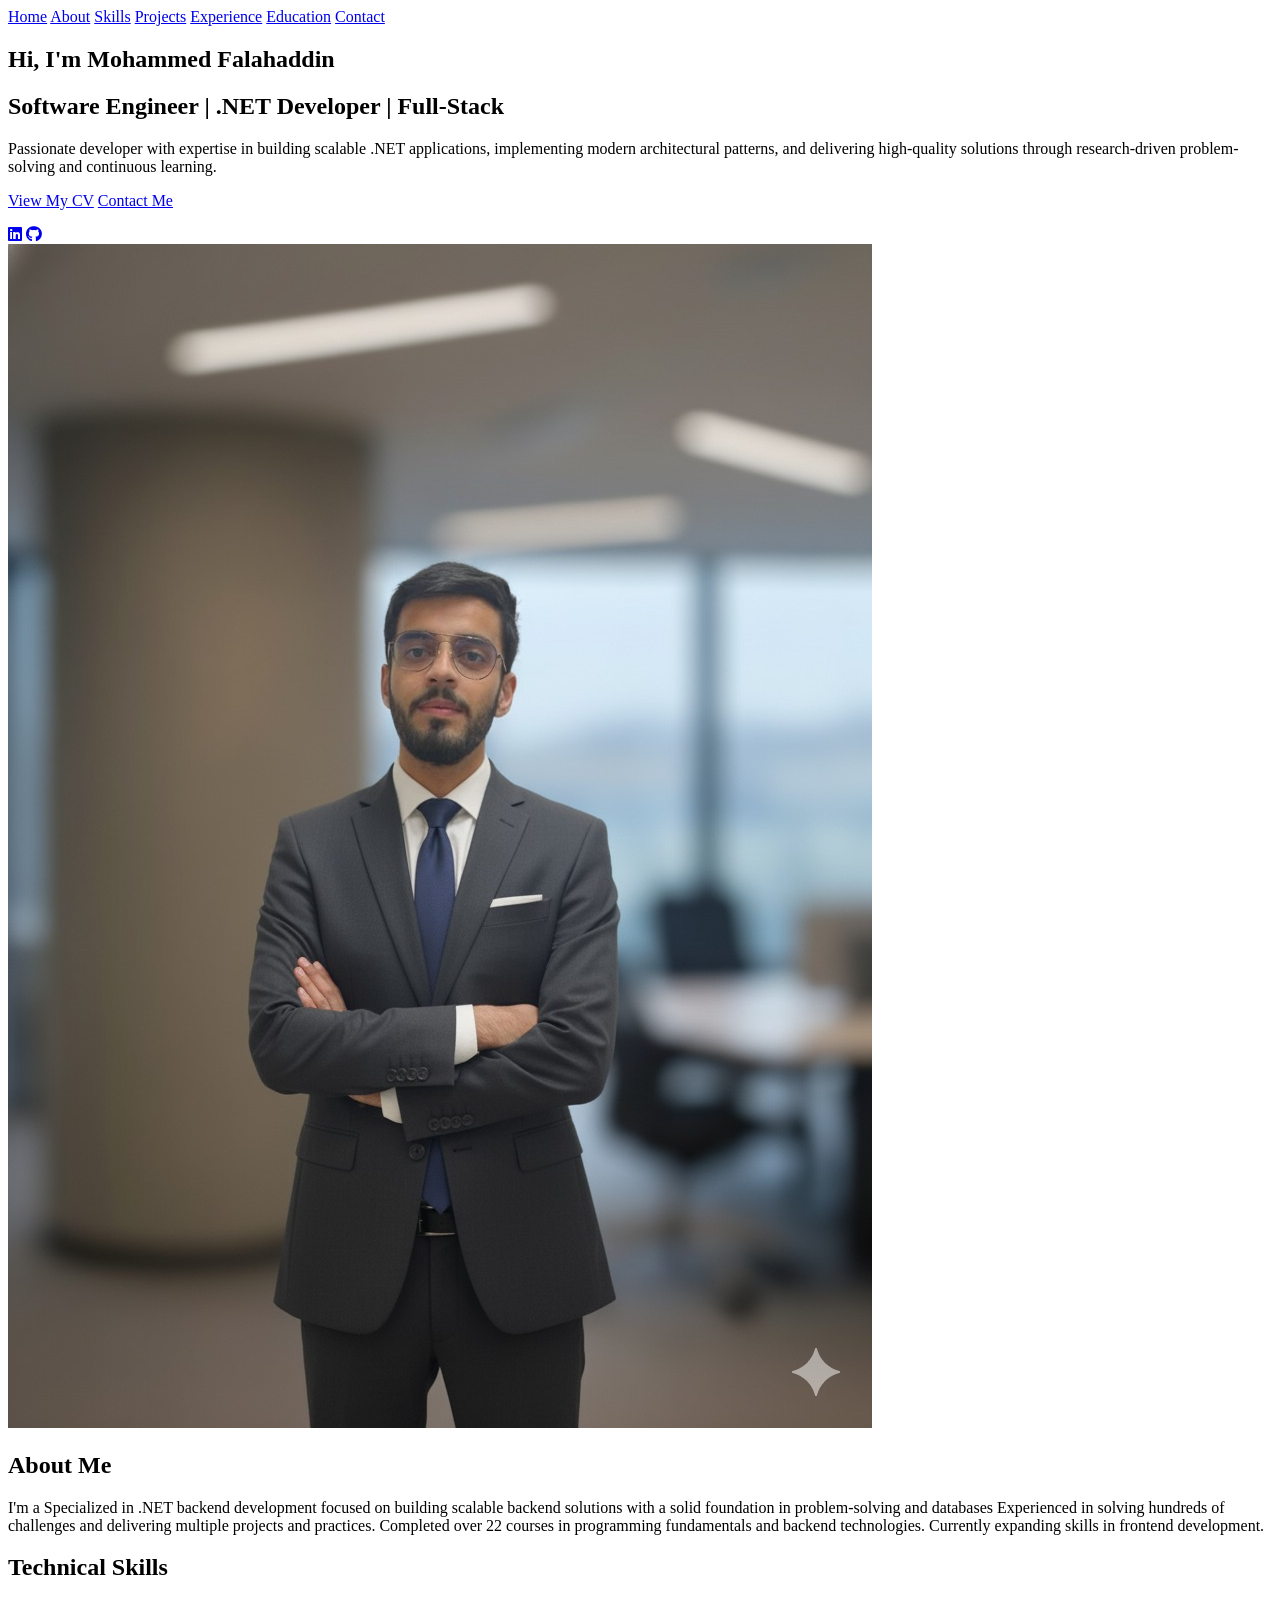
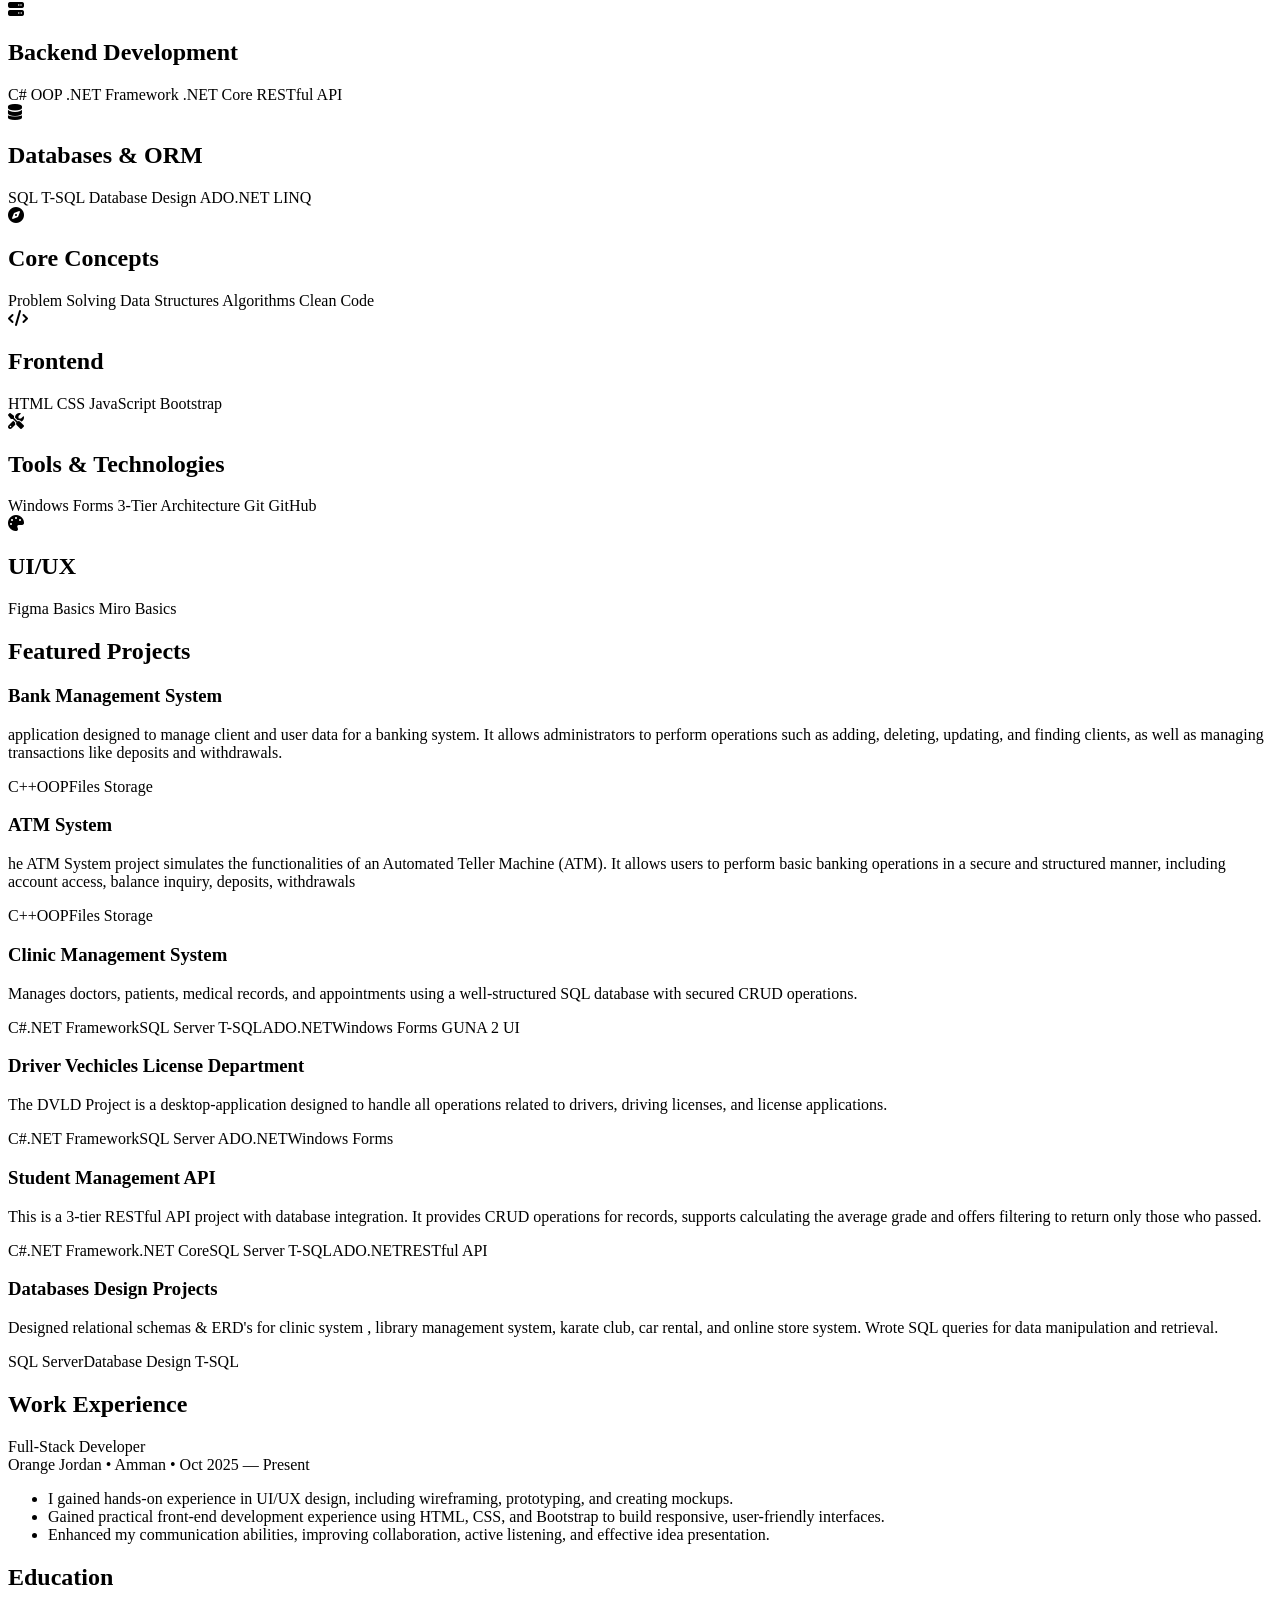
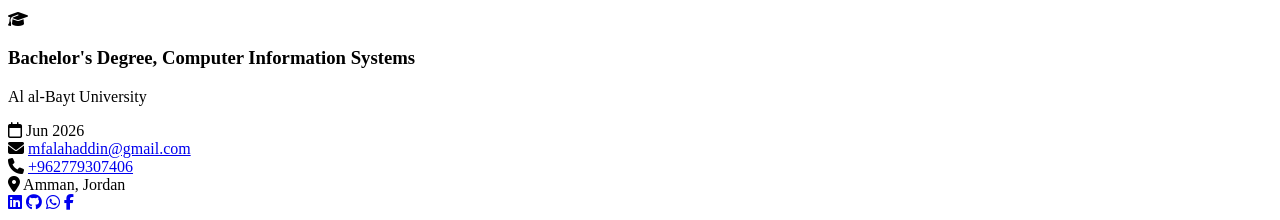
==== commit b5609660: "Update Portfolio HTML structure and styles" ====
--- a/Portfolio/Portfolio.html
+++ b/Portfolio/Portfolio.html
@@ -4,7 +4,7 @@
     <meta charset="UTF-8">
     <meta name="viewport" content="width=device-width, initial-scale=1.0">
     <title>Portfolio</title>
-    <link rel="stylesheet" href="Redesign.css">
+    <link rel="stylesheet" href="Portfolio-Design.css">
 </head>
 <body>
 
@@ -327,3 +327,4 @@
     </main>
 </body>
 </html>
+
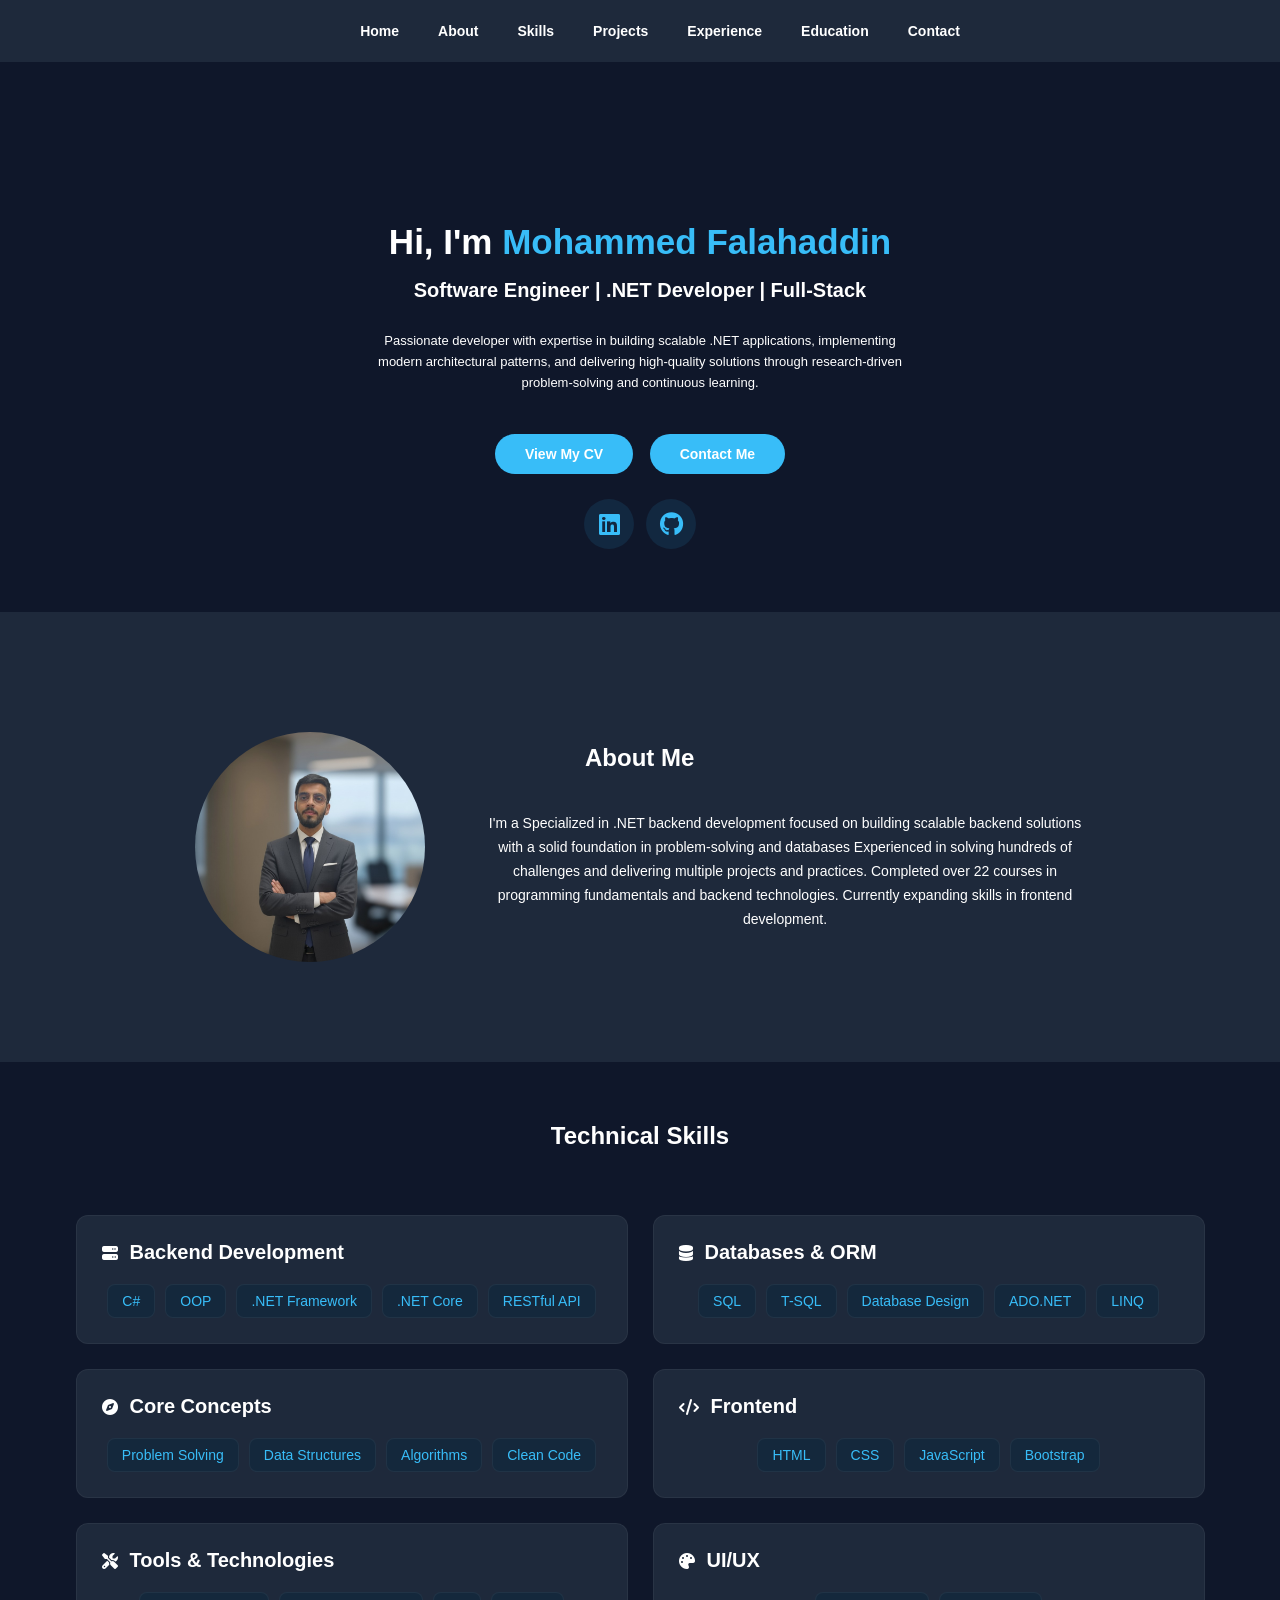
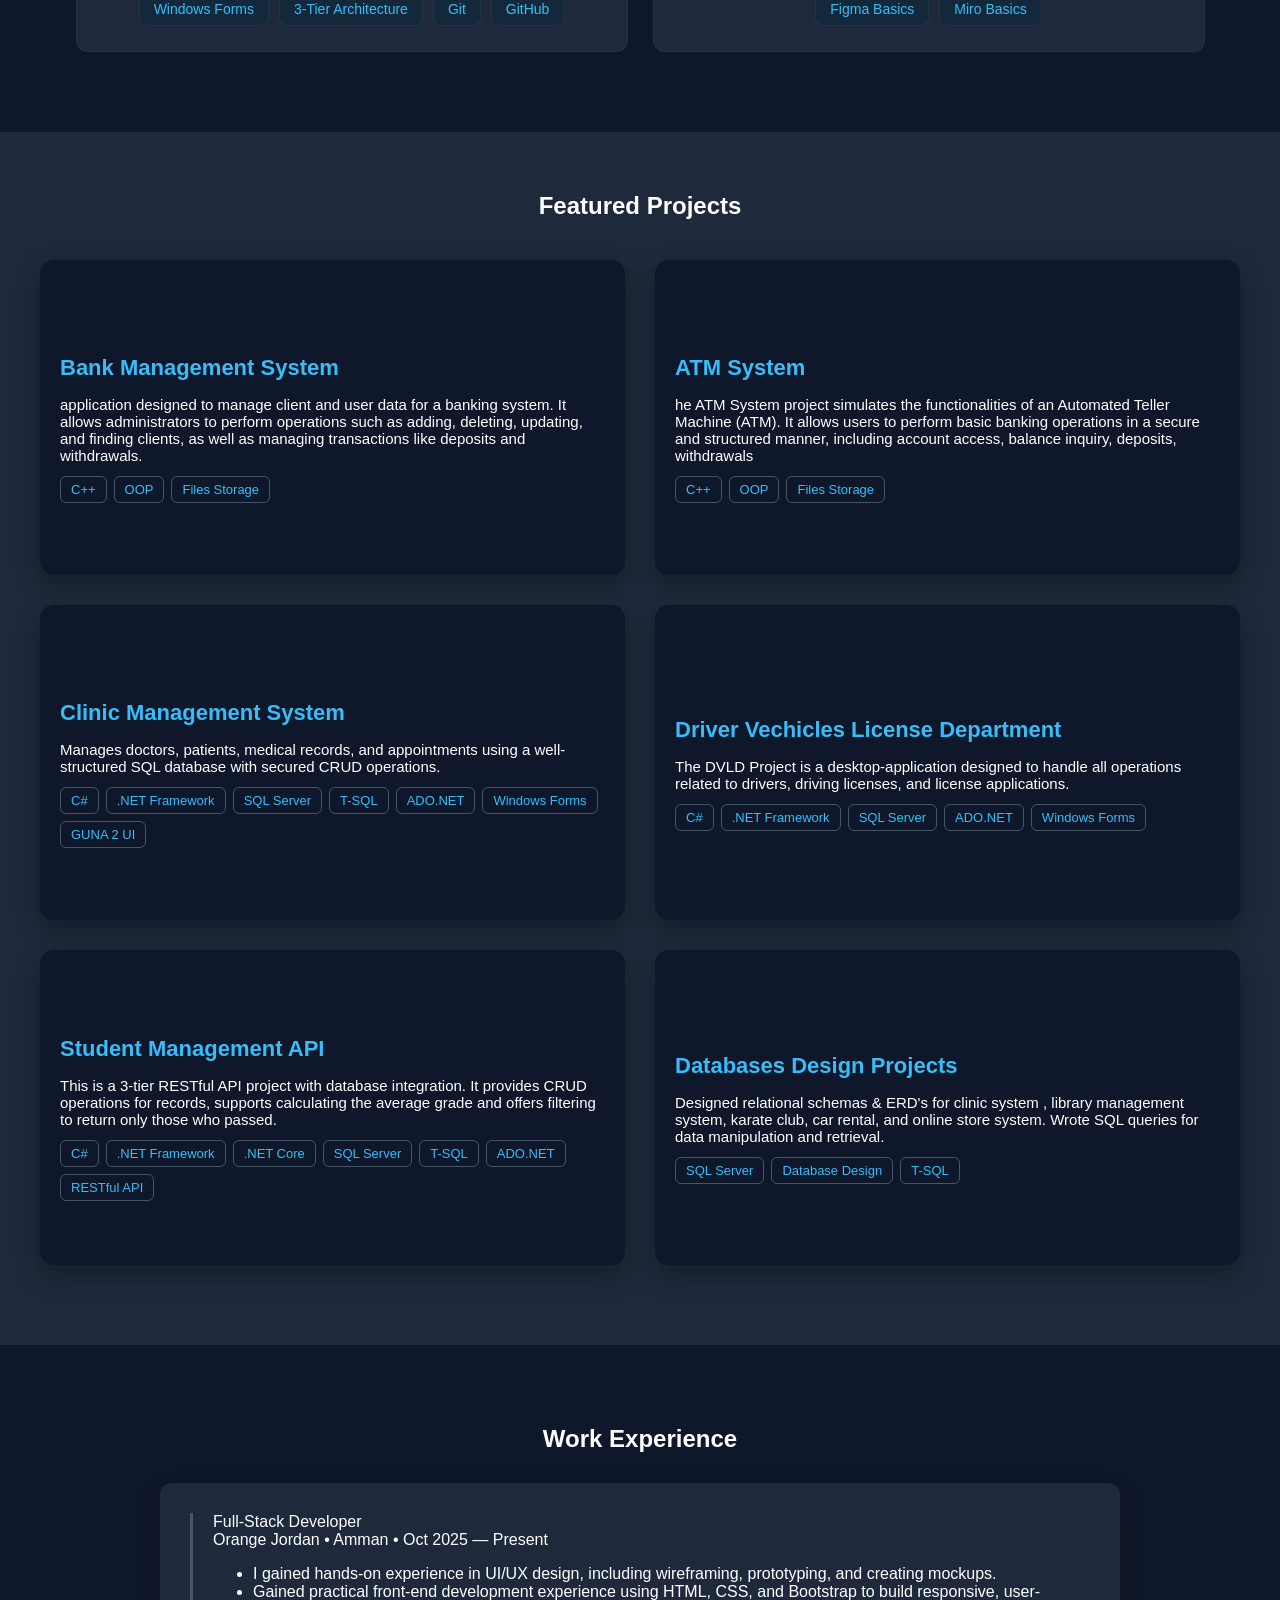
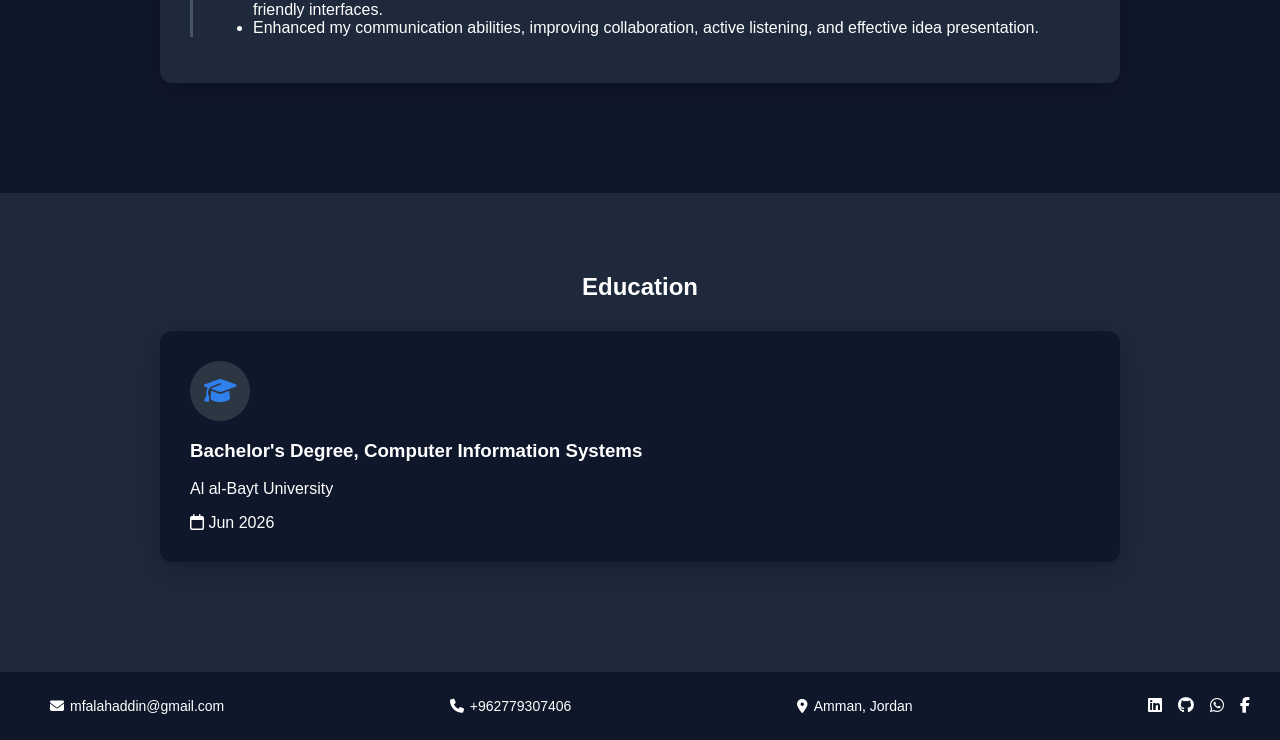
==== commit 52417ee0: "Update Portfolio.html" ====
--- a/Portfolio/Portfolio.html
+++ b/Portfolio/Portfolio.html
@@ -4,7 +4,7 @@
     <meta charset="UTF-8">
     <meta name="viewport" content="width=device-width, initial-scale=1.0">
     <title>Portfolio</title>
-    <link rel="stylesheet" href="Portfolio-Design.css">
+    <link rel="stylesheet" href="Portfolio-Desgin.css">
 </head>
 <body>
 
@@ -328,3 +328,4 @@
 </body>
 </html>
 
+
--- a/Portfolio/Portfolio-Desgin.css
+++ b/Portfolio/Portfolio-Desgin.css
@@ -0,0 +1,585 @@
+:root {
+    --DarkBlue: #0f172a;        
+    --CardColor: #1e293b;        
+    --CardHover: #334155;   
+    --AltBG: #131c31;
+    --MainFontColor: #ffffff;     
+    --SecondaryFontColor: #94a3b8; 
+    --MutedFont: #64748b;         
+    --line: #334155;             
+    --AccentBlue: #38bdf8;      
+    --FontSize: 14px;
+    --Radius: 12px;
+}
+
+.Home-social-icons {
+    display: flex;
+    gap: 12px;
+    margin-top: 20px;
+}
+
+.Home-social-icons a {
+    color: var(--AccentBlue);
+    font-size: 24px;
+    text-decoration: none;
+    transition: 0.3s ease;
+    background: rgba(56, 189, 248, 0.1);
+    width: 50px;
+    height: 50px;
+    border-radius: 50%;
+    margin-bottom: 10px; 
+    display: flex;
+    flex-direction: column;
+    align-items: center;
+    justify-content: center;
+}
+
+.Home-social-icons a:hover {
+    color: #fff;
+    transform: translateY(-5px);
+    background: var(--AccentBlue);
+}
+
+.SkillsContainer span:hover {
+    background: rgba(56, 189, 248, 0.15);
+    transform: translateY(-2px);
+}
+
+.Greet span {
+    color: var(--AccentBlue);
+}
+
+.Greet {
+    margin-top: 110px;
+    font-size: 35px;
+    font-weight: bold;
+    margin-bottom: 0px;
+}
+
+.JobTitle {
+    font-size: 20px;
+    font-weight: bold;
+}
+
+.InfoLinks a {
+    text-decoration: none;
+    color: white;
+    background-color: var(--AccentBlue);
+    border-radius: 20px;
+    padding: 12px 30px;
+    margin: 6px;
+    font-weight: bold;
+    font-size: var(--FontSize);
+}
+
+.ViewCV:hover, .ContactMe:hover {
+    transform: translateY(-5px);
+    box-shadow: 0 8px 20px rgba(47, 128, 237, 0.5);
+}
+
+body {
+    font-family: Arial, sans-serif;
+    background-color: var(--DarkBlue); 
+    color: var(--MainFontColor);
+    margin: 0;
+    box-sizing: border-box;
+}
+
+.ProfileImage {
+    margin-top: 20px;
+    width: 230px;
+    height: 230px;
+    display: flex;
+    border-radius: 50%;
+    object-fit: cover;
+}
+
+.About {
+    background-color: var(--CardColor); 
+    padding: 100px 0; 
+    width: 100%;
+}
+
+.AboutContent {
+    display: flex;
+    gap: 60px;
+    align-items: center;     
+    justify-content: center; 
+    max-width: 1200px;       
+    margin: 0 auto;
+}
+
+.Description h2:first-child {
+    font-size: 24px;
+    margin-left: 100px;
+    font-weight: bold;
+    margin-bottom: 40px;
+    text-align: center;
+    text-align: left;
+    color: var(--MainFontColor);
+}
+
+.Description p {
+    font-size: var(--FontSize);
+    line-height: 1.7;
+    margin-bottom: 18px;
+    margin-top: 30px;
+}
+
+.Description {
+    max-width: 600px;
+    text-align: center;
+}
+
+.SkillsContainer {
+    display: flex;
+    flex-wrap: wrap;
+    gap: 25px;
+    justify-content: center;
+    padding: 50px 20px;
+    padding: 60px 0 80px 0;
+}
+
+.card {
+    background: var(--CardColor);
+    width: 500px;
+    max-width: 100%; 
+    padding: 25px;
+    border-radius: var(--Radius);
+    border: 1px solid rgba(255,255,255,0.05);
+    transition: 0.2s ease-in-out;
+}
+
+.card:hover {
+    background: var(--CardHover);
+    border: 1px var(--AccentBlue) solid;
+    transform: translateY(-5px);
+}
+
+.Skills {
+    display: flex;
+    align-items: center;
+    gap: 12px;
+}
+
+.Skills h2 {
+    margin: 0;
+    color: white;
+    font-size: 20px;
+}
+
+.Backend, .Frontend, .Concepts, .Technologies, .UIUX, .Databases {
+    margin-top: 20px;
+    display: flex;
+    flex-wrap: wrap;
+    gap: 10px;
+    justify-content: center; 
+}
+
+.SkillsContainer span {
+    display: flex;
+    flex-direction: row;
+    background: #14283c;
+    padding: 8px 14px;
+    border-radius: 8px;
+    color: var(--AccentBlue);
+    font-size: 14px;
+    border: 1px solid rgba(255,255,255,0.05);
+}
+
+.edu-card {
+    background-color:var(--DarkBlue);
+    border-radius: 12px;
+    padding: 30px;
+    margin: 0 auto 30px auto;
+    max-width: 900px;
+    box-shadow: 0 10px 25px rgba(0, 0, 0, 0.2);
+}
+
+.edu-icon {
+    width: 60px;
+    height: 60px;
+    background: #2d3743;
+    border-radius: 50%;
+    display: flex;
+    text-align: center;
+    justify-content: center;
+    align-items: center;
+}
+
+.edu-icon i {
+    font-size: 26px;
+    color: #2f80ed;
+}
+
+.social-icons a {
+    margin-left: 12px;
+    color: #2f80ed;
+    font-size: 22px;
+    text-decoration: none;
+    transition: 0.2s ease;
+}
+
+.social-icons a:hover {
+    color: #fff;
+    transform: translateY(-3px);
+}
+
+.section-title {
+    display: flex;
+    justify-content: center;
+    margin-top: 0px;
+    margin-bottom: 40px;
+}
+
+.education-section {
+    background-color:var(--CardColor);
+    box-sizing: border-box;
+    padding: 80px 20px;
+}
+
+.EducationTitle {
+    text-align: center;
+    margin-bottom: 30px;
+    margin-top: 0px;
+    color: white;
+}
+
+.SkillsContainer h2:first-child {
+    display: inline-flex;
+    margin-top: 0px;
+    margin-bottom: 40px;
+    justify-content: center;
+    width: 100%;
+}
+
+.ExperienceSection {
+    background-color:var(--DarkBlue);
+    padding: 80px 20px;
+}
+
+.ExperienceSection #exp-title {
+    text-align: center;
+    margin-bottom: 30px;
+    margin-top: 0px;
+    color: white;
+}
+
+.ExperienceSection .exp-card {
+    background-color:var(--CardColor);
+    border-radius: 12px;
+    padding: 30px;
+    margin: 0 auto 30px auto;
+    max-width: 900px;
+    box-shadow: 0 10px 25px rgba(0, 0, 0, 0.2);
+}
+
+.ExperienceSection .timeline {
+    border-left: 3px solid #475569; 
+    padding-left: 20px;
+    gap: 18px;
+}
+
+.ProjectsSection {
+    background-color: var(--CardColor);
+    height: auto;
+    padding: 60px 0 80px 0;
+}
+
+.projects-grid {
+    display: grid;
+    grid-template-columns: repeat(auto-fit, minmax(400px, 1fr));
+    gap: 30px;
+    padding: 0 20px;
+    margin: 0px;
+    border-radius: var(--Radius);
+    transition: transform 0.25s ease, box-shadow 0.25s ease;
+    max-width: 1200px;
+    margin-left: auto;
+    margin-right: auto;
+}
+
+.project-card {
+    background: var(--DarkBlue);
+    border-radius: 14px;
+    box-shadow: 0 10px 25px rgba(0,0,0,0.3);
+    transition: transform 0.25s ease, box-shadow 0.25s ease;
+    display: flex;
+    flex-direction: column;
+    justify-content: center;
+    min-height: 220px;
+    align-items: center;
+    box-sizing: border-box;
+    height: 315px;
+    width: 100%;
+    margin: 0;
+    padding: 0; 
+}
+.project-card:hover {
+    transform: translateY(-6px);
+    box-shadow: 0 15px 35px rgba(0,0,0,0.4);
+}
+
+.project-content {
+    padding: 16px 20px;
+    margin: 16px;
+    box-sizing: border-box;
+    width: 100%; 
+}
+
+.project-content h3 {
+    font-size: 22px;
+    color: #38bdf8;
+    margin-bottom: 10px;
+}
+
+.project-content p {
+    font-size: 15px;
+    margin-bottom: 12px;
+    color: white;
+}
+
+.tag-list {
+    display: flex;
+    flex-wrap: wrap;
+    gap: 7px;
+}
+
+.tag-list span {
+    background: #0f172a;
+    border: 1px solid #475569;
+    padding: 5px 10px;
+    border-radius: 6px;
+    font-size: 13px;
+    color: var(--AccentBlue);
+}
+
+.navbar {
+    display: flex;
+    flex-wrap: wrap;
+    width: 100%;
+    padding: 15px 20px;
+    justify-content: center;
+    background-color: var(--CardColor);
+    color: white;
+    position: sticky;
+    top: 0px;
+}
+
+.nav-list {
+    display: flex;
+    flex-direction: row;
+    gap: 1.3rem;
+    gap: 15px;
+    list-style: none;
+    padding: 0;
+    align-items: center;
+    flex-wrap: wrap;
+    justify-content: center;
+}
+
+.nav-list a {
+    color: white;
+    text-decoration: none;
+    font-size: 14px;
+    font-weight: bold;
+    padding: 8px 12px;
+    border-radius: 8px;
+    display: inline-block;
+    text-align: center;
+}
+
+.navbar a:focus, .navbar a:hover {
+    background-color: var(--CardHover);
+    color:var(--AccentBlue);
+    outline: 2px dashed var(--AccentBlue); 
+    outline-offset: 3px; 
+}
+
+.HomePage {
+    display: flex;
+    flex-direction: column;
+    align-items: center;
+    min-height: 550px; 
+    background-color: var(--DarkBlue);
+    box-sizing: border-box;
+    padding: 30px 40px;
+}
+
+.footer {
+    width: 100%;
+    background-color:var(--DarkBlue);
+    color: white;          
+    width: 100%;
+    font-size: 14px;
+    padding: 10px;
+}
+
+.footer-content {
+    display: flex;
+    flex-wrap: wrap;
+    justify-content: space-between; 
+    align-items: center;
+    max-width: 1200px;
+    padding: 15px 15px;
+    margin: 0 auto;
+}
+
+.footer-item {
+    display: flex;
+    align-items: center;
+    gap: 6px;
+}
+
+.footer-item a {
+    color: white;
+    text-decoration: none;
+}
+
+.footer-social a {
+    color: white;
+    margin-left: 10px;
+    font-size: 16px;
+    transition: 0.2s;
+    text-decoration: none;
+}
+
+.footer-social a:hover {
+    color: #fff;
+    transform: translateY(-3px);
+}
+
+.BriefDescription {
+    width: 550px;
+    max-width: 100%; 
+    text-align: center;
+    font-size: 13px;
+    color: #ffffff;
+    line-height: 1.3rem;
+    margin-bottom: 35px;
+    box-sizing: border-box;
+}
+
+.HomeImageContainer {
+    margin-bottom: 20px;
+}
+
+@media screen and (max-width: 768px) {
+    
+       .project-card {
+        height: auto; 
+        min-height: 250px;
+        max-height: 500px;
+        overflow: hidden; 
+    }
+    
+    .project-content {
+        height: 100%; 
+        display: flex;
+        flex-direction: column;
+    }
+    
+    .project-content p 
+    {
+        flex-grow: 1; 
+    }
+    .tag-list {
+        margin-top: auto; 
+    }
+    
+    .Greet {
+        font-size: 28px;
+        margin-top: 50px;
+    }
+    .JobTitle {
+        font-size: 16px;
+    }
+    .AboutContent {
+        flex-direction: column;
+        gap: 20px;
+        align-items: center;
+        padding: 0 12px;
+    }
+    .Description {
+        max-width: 100%;
+    }
+    .card {
+        width: 100%;
+        max-width: 100%;
+        padding: 18px;
+    }
+    .projects-grid {
+        grid-template-columns: repeat(auto-fit, minmax(280px, 1fr));
+        gap: 18px;
+        padding: 0 12px;
+    }
+  
+    .ProfileImage {
+        width: 180px;
+        height: 180px;
+    }
+    .education-section {
+        padding: 60px 12px;
+    }
+    .ExperienceSection {
+        padding: 60px 12px;
+    }
+    .footer-content {
+        flex-direction: column;
+        align-items: center;
+        text-align: center;
+        gap: 10px;
+    }
+    .navbar {
+        padding: 10px;
+    }
+    .nav-list {
+        gap: 10px;
+    }
+    .BriefDescription {
+        font-size: 12px;
+    }
+}
+
+@media screen and (max-width: 576px) {
+      .project-card {
+        height: auto;
+        min-height: 220px;
+        max-height: 400px;
+    }
+    
+    .project-content h3 {
+        font-size: 18px; 
+    }
+    
+    .project-content p {
+        font-size: 13px; 
+        line-height: 1.4;
+    }
+    
+    .Greet {
+        font-size: 24px;
+        margin-top: 40px;
+    }
+    .JobTitle {
+        font-size: 14px;
+    }
+    .InfoLinks {
+        flex-direction: column;
+        align-items: center;
+    }
+  
+    .SkillsContainer span {
+        font-size: 12px;
+        padding: 4px 8px;
+    }
+    .projects-grid {
+        grid-template-columns: 1fr;
+    }
+    .About {
+        padding: 50px 0;
+    }
+    .HomePage {
+        padding: 20px 15px;
+    }
+}
